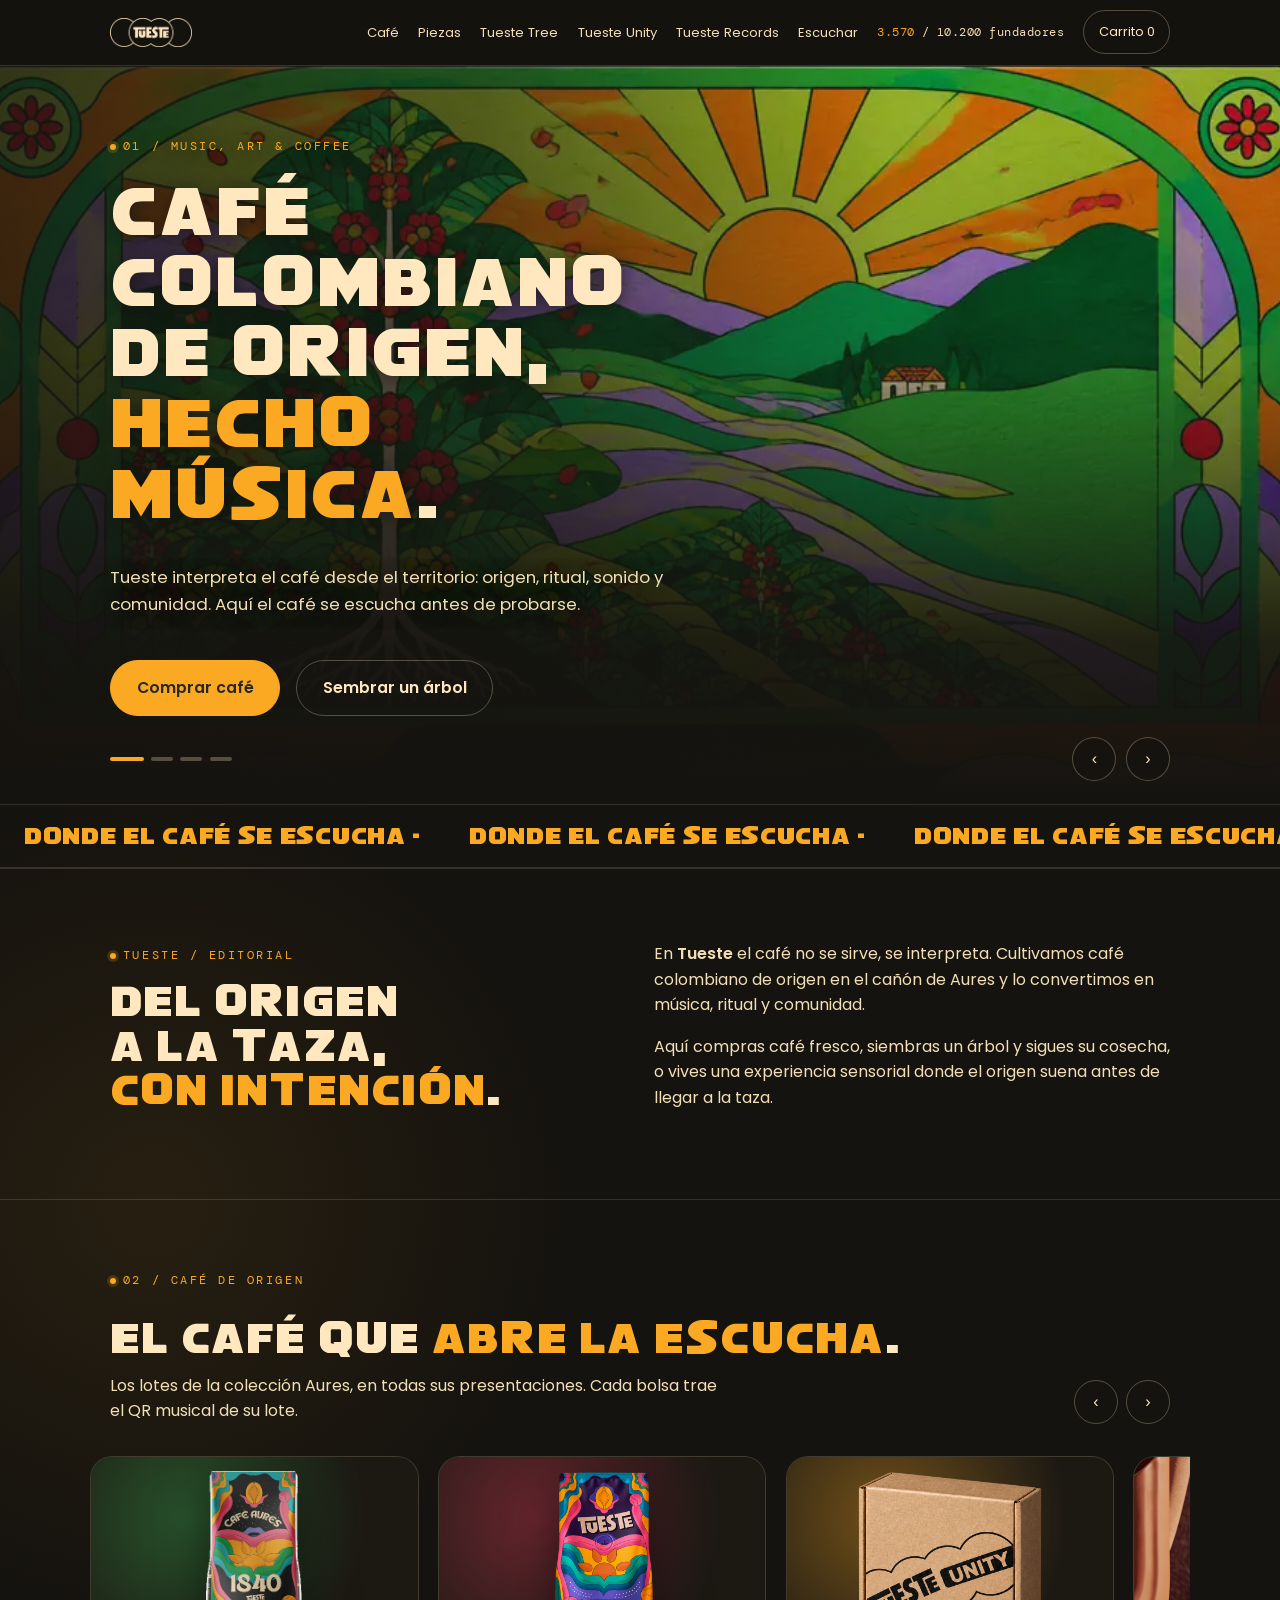
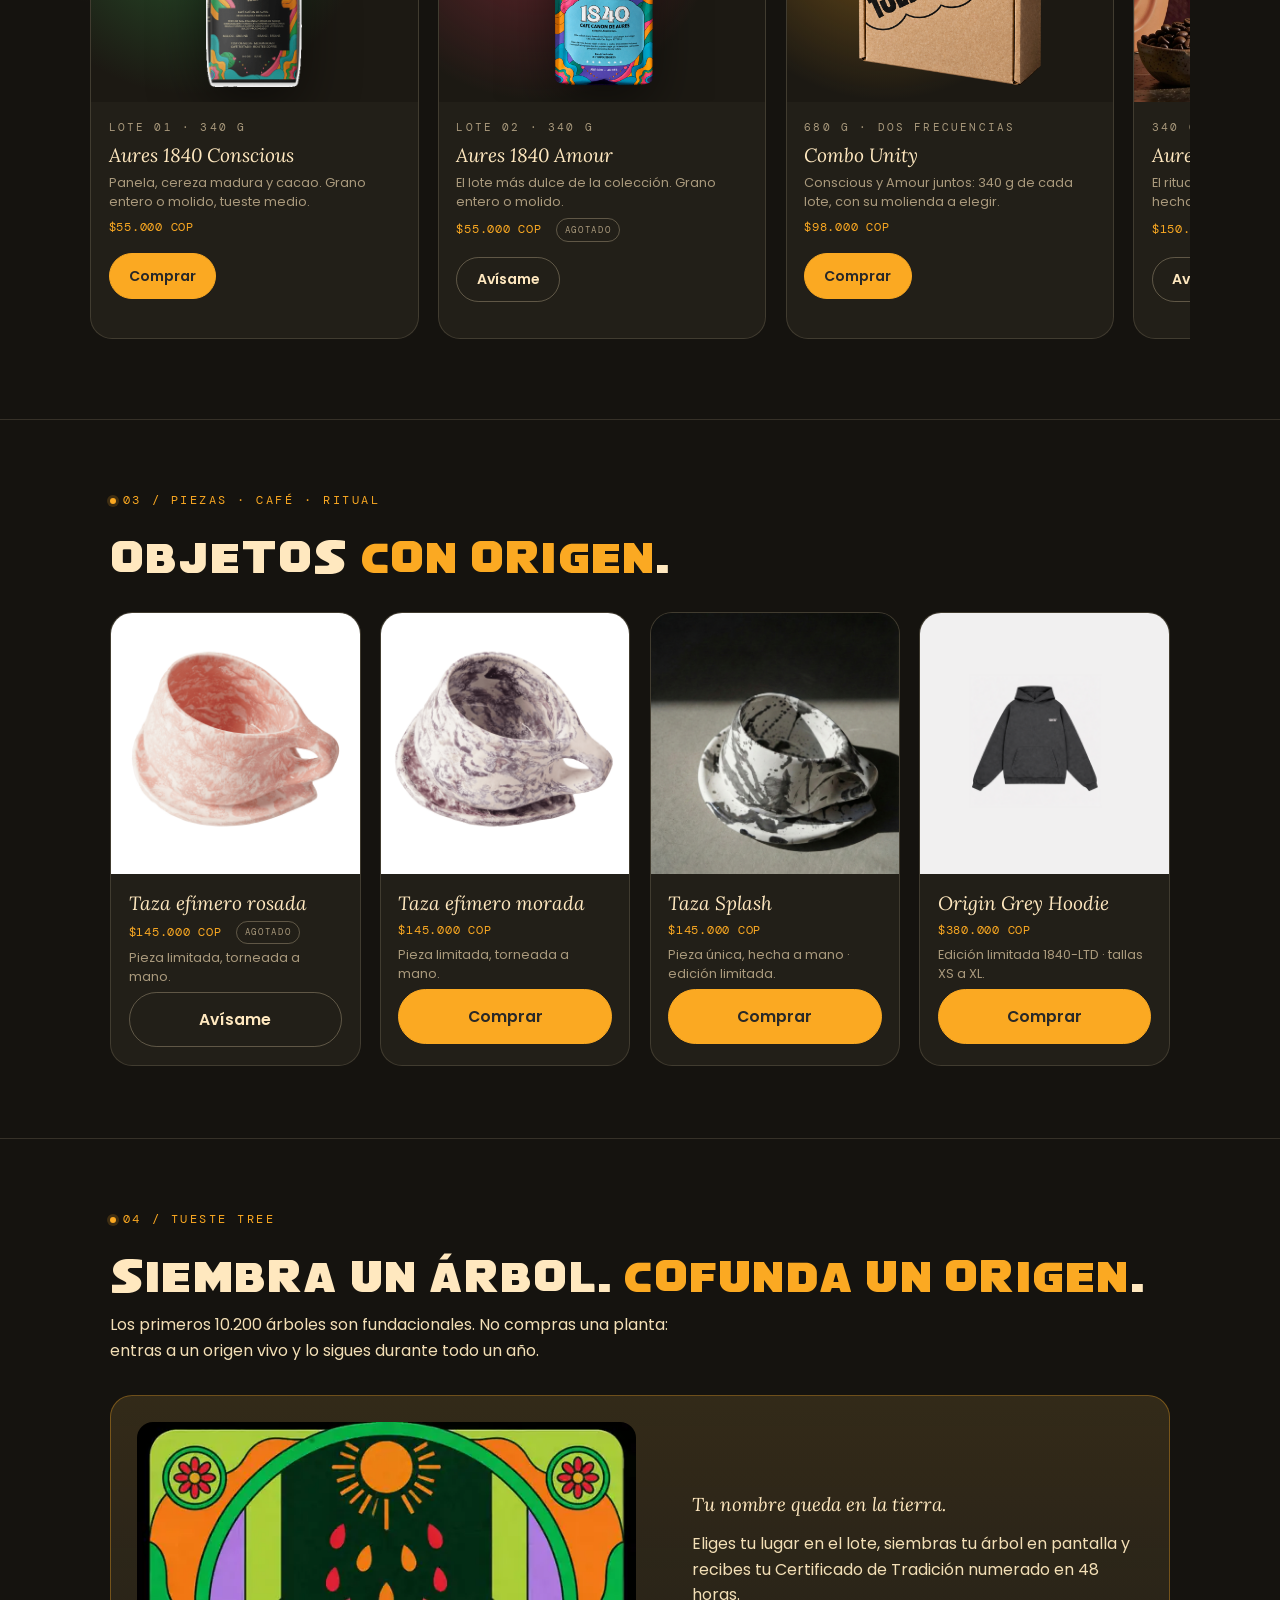
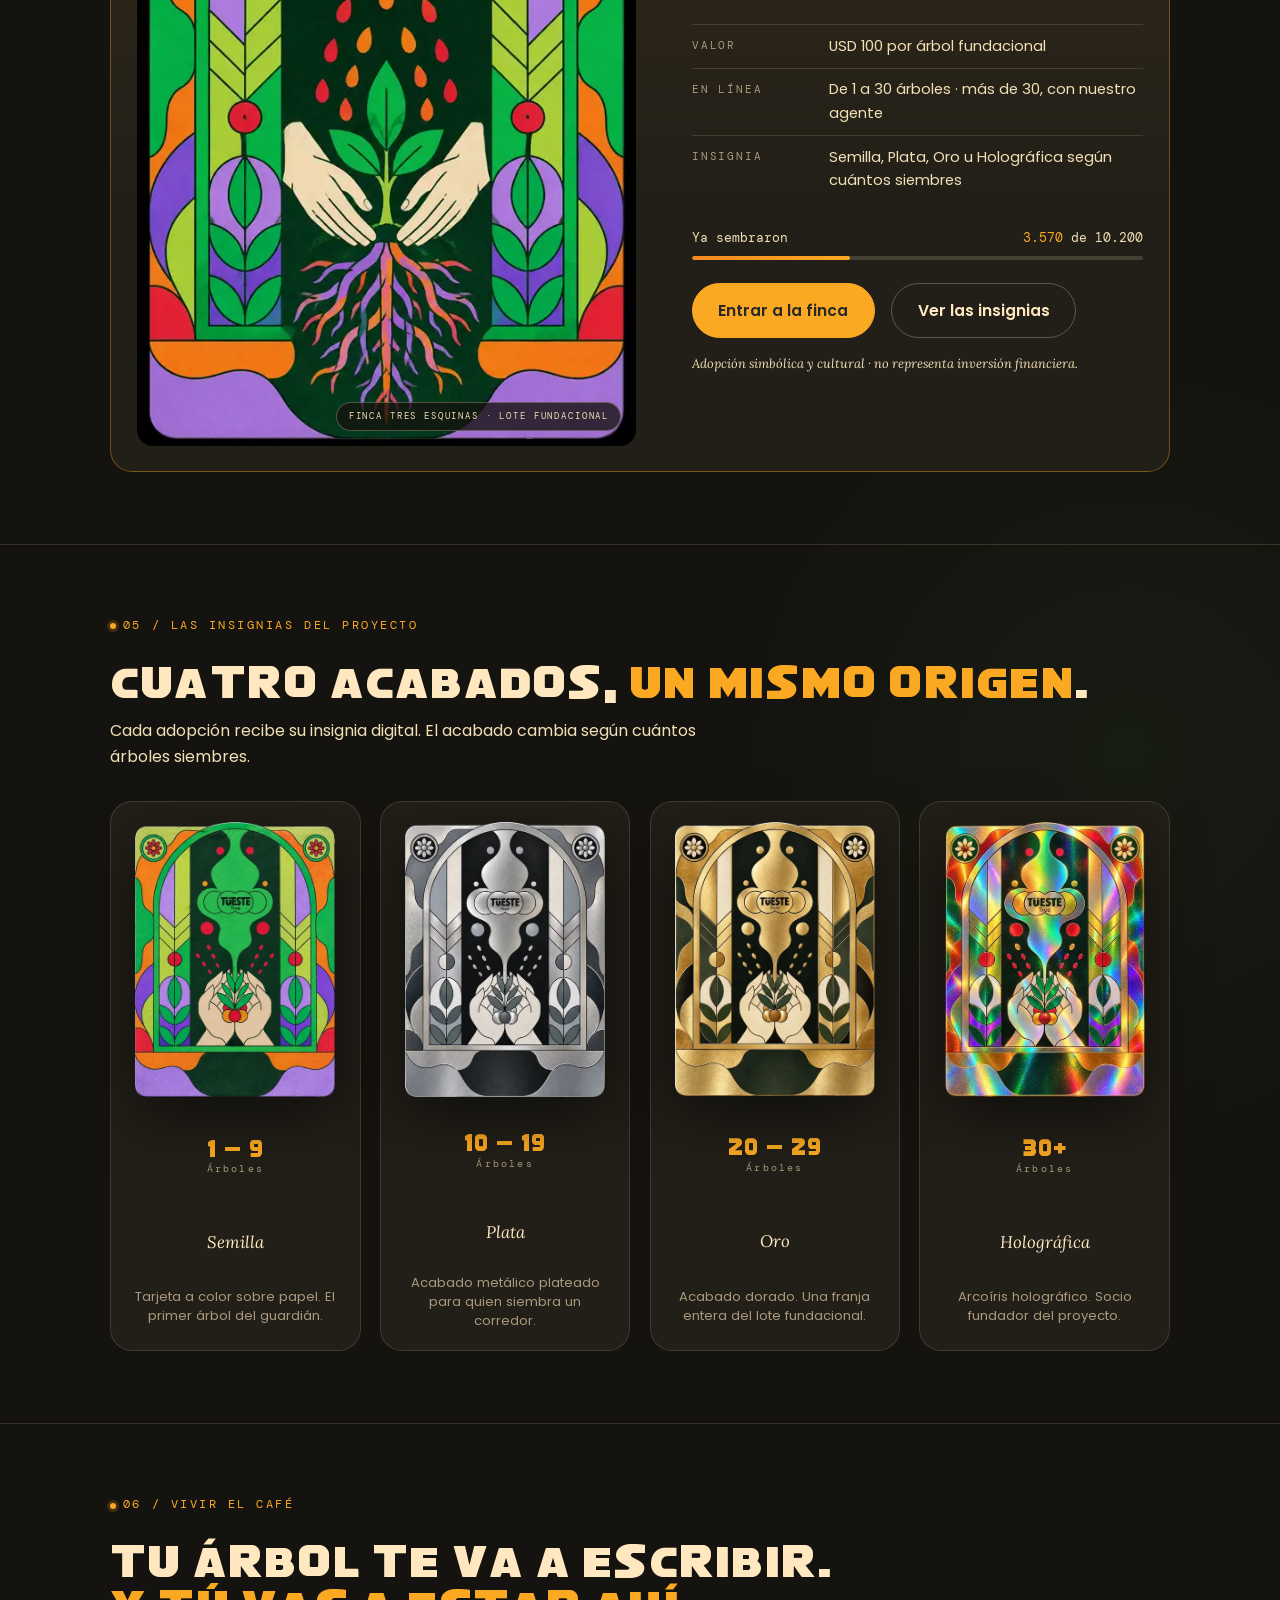
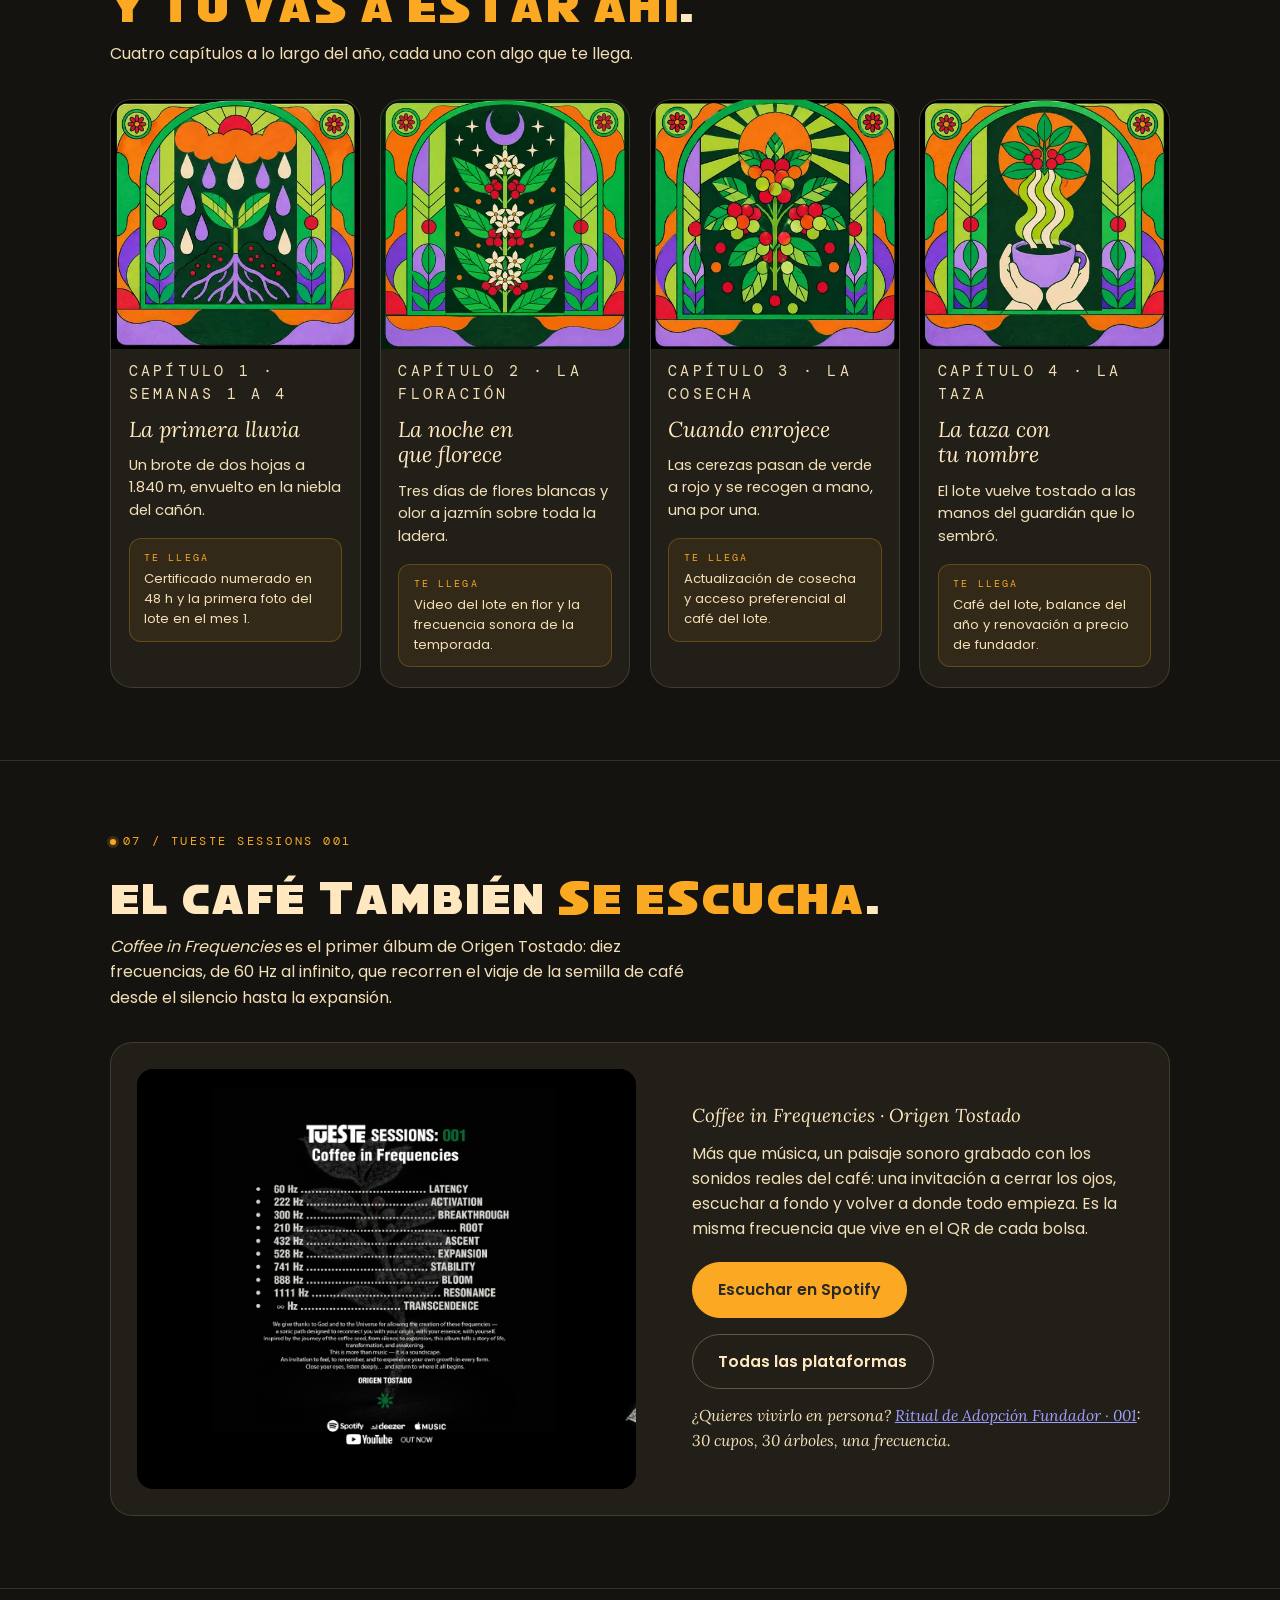
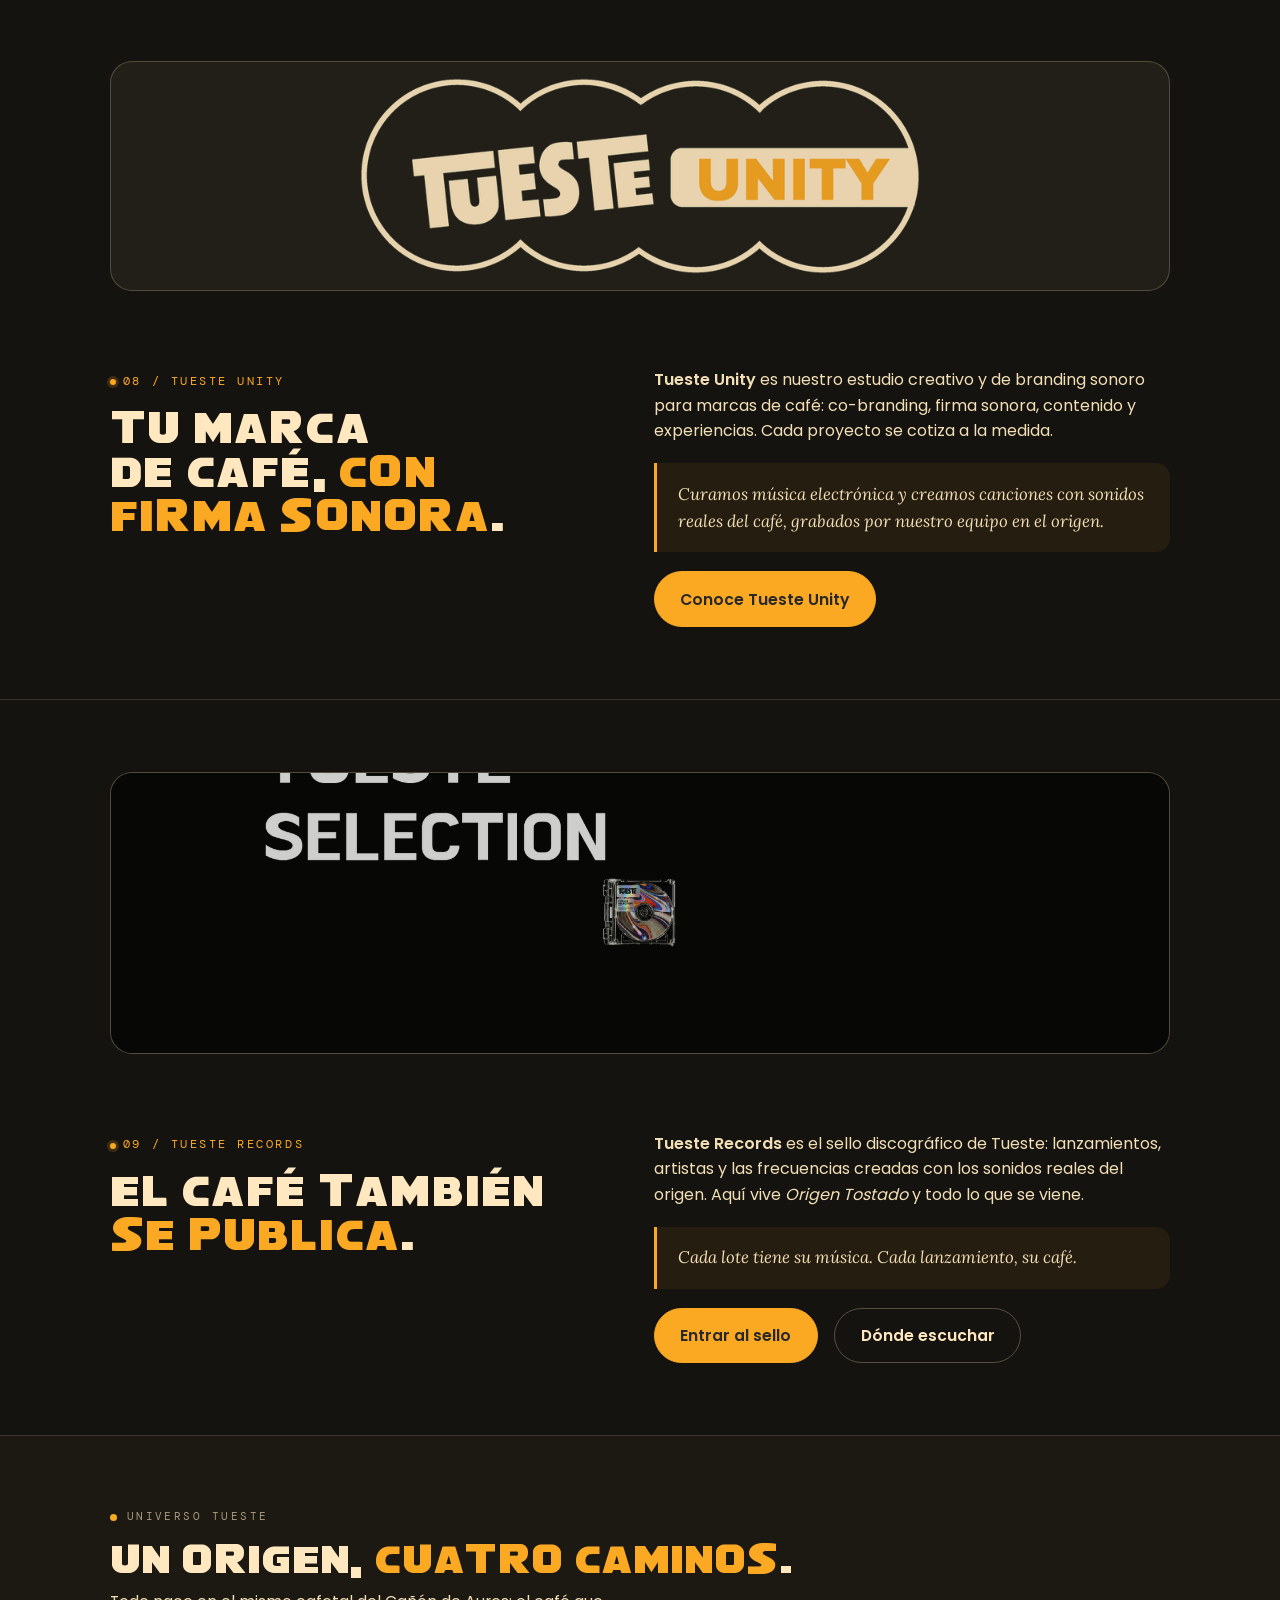
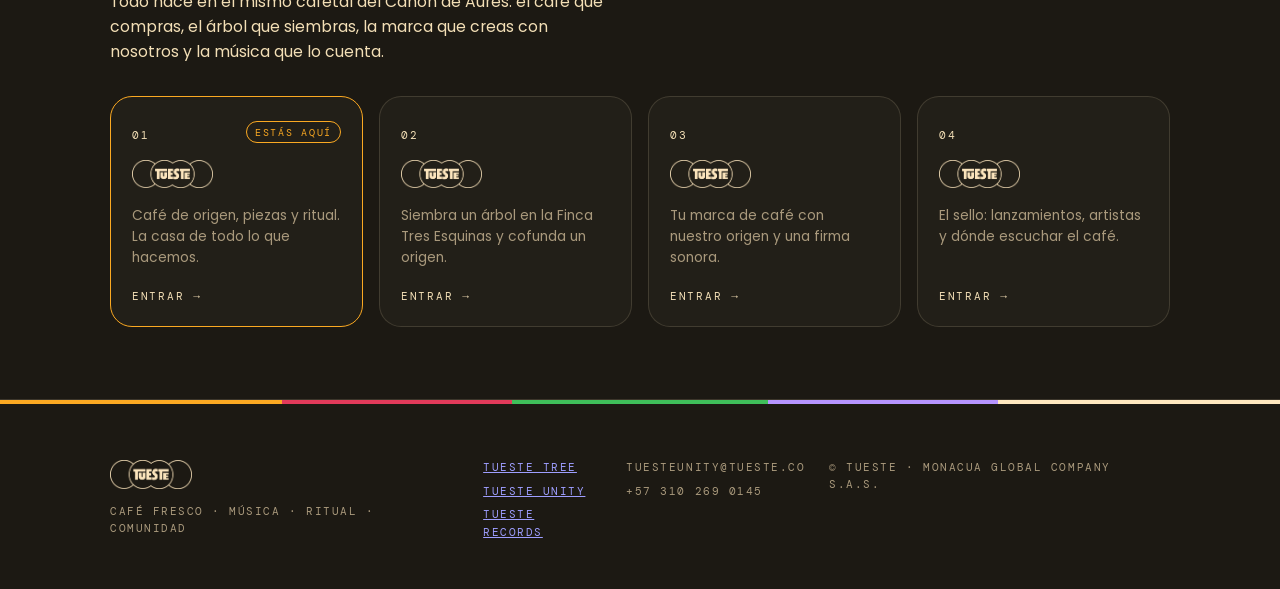
==== preview/tienda-editorial.html @ c6168f61 "Integra landing completa de Universo Tueste" ====
<!doctype html>
<html lang="es">
  <head>
    <meta charset="utf-8">
    <meta name="viewport" content="width=device-width, initial-scale=1, viewport-fit=cover">
    <meta name="description" content="Tueste · café colombiano de origen, música, ritual y comunidad.">
    <title>Tueste · Tienda editorial</title>
    <link rel="stylesheet" href="../assets/tienda-editorial.css">
    <style>
      @font-face{font-family:"Tueste Typeface";src:url("../assets/tueste-typeface.ttf") format("truetype");font-weight:700;font-display:swap}
      @font-face{font-family:"Poppins";src:url("../assets/poppins-regular.ttf") format("truetype");font-weight:400;font-display:swap}
      @font-face{font-family:"Poppins";src:url("../assets/poppins-semibold.ttf") format("truetype");font-weight:600;font-display:swap}
      @font-face{font-family:"Archivo Black";src:url("../assets/archivo-black.ttf") format("truetype");font-weight:900;font-display:swap}
      @font-face{font-family:"Lora";src:url("../assets/lora-italic.ttf") format("truetype");font-style:italic;font-weight:400 600;font-display:swap}
      @font-face{font-family:"DM Mono";src:url("../assets/dm-mono-regular.ttf") format("truetype");font-weight:400;font-display:swap}
      html{scroll-behavior:smooth}
      body{margin:0;background:#15130f;color:#ffe8bf;-webkit-font-smoothing:antialiased}
    </style>
  </head>
  <body class="te-preview">
    
<style id="tu-css">
/* ---- Universo Tueste · bloque de navegación común entre tienda, Tree, Unity y Records ---- */
.tu-universe{
  --tu-bg:#1C1913;--tu-surface:#221F18;--tu-line:rgba(255,232,191,.14);--tu-line2:rgba(255,232,191,.28);
  --tu-fg:#FFE8BF;--tu-fg2:#F3DFB6;--tu-muted:#A9997C;--tu-accent:#FBA922;--tu-radius:22px;
  --tu-disp:"Tueste Typeface","Archivo Black","Poppins",sans-serif;--tu-mono:"DM Mono",ui-monospace,monospace;--tu-sans:"Poppins",system-ui,sans-serif;
  --tu-max:1100px;--tu-gutter:20px;
  font-family:var(--tu-sans);color:var(--tu-fg);-webkit-font-smoothing:antialiased;box-sizing:border-box}
.tu-universe *{box-sizing:border-box}
.tu-universe[data-theme="records"]{
  --tu-bg:#0E0F11;--tu-surface:#141517;--tu-line:#26282C;--tu-line2:#34373D;--tu-fg:#ECE8E0;--tu-fg2:#ECE8E0;--tu-muted:#9A9B9F;--tu-accent:#C29A55;--tu-radius:0;--tu-max:1240px;--tu-gutter:clamp(16px,4vw,48px)}
.tu-wrap{width:min(var(--tu-max),100%);margin-inline:auto;padding-inline:var(--tu-gutter)}
.tu-universe{background:var(--tu-bg);border-top:1px solid var(--tu-line);padding-block:clamp(3rem,7vw,4.5rem)}
.tu-universe .tu-kicker{display:flex;align-items:center;gap:.6rem;font-family:var(--tu-mono);font-size:.7rem;letter-spacing:.22em;text-transform:uppercase;color:var(--tu-muted);margin:0 0 .8rem}
.tu-universe .tu-kicker::before{content:"";width:7px;height:7px;border-radius:50%;background:var(--tu-accent)}
.tu-universe h2{margin:0 0 .6rem;font-family:var(--tu-disp);font-weight:700;text-transform:uppercase;font-size:clamp(1.5rem,3.6vw,2.4rem);line-height:1.05;letter-spacing:.01em;color:var(--tu-fg)}
.tu-universe h2 em{font-style:normal;color:var(--tu-accent)}
.tu-universe .tu-intro{margin:0 0 2rem;color:var(--tu-fg2);max-width:56ch;font-size:.98rem;line-height:1.6}
.tu-universe .tu-grid{display:grid;grid-template-columns:repeat(4,1fr);gap:1rem}
.tu-universe .tu-card{display:flex;flex-direction:column;gap:.7rem;padding:1.4rem 1.3rem 1.3rem;background:var(--tu-surface);border:1px solid var(--tu-line);border-radius:var(--tu-radius);text-decoration:none;color:inherit;position:relative;transition:border-color .25s,transform .25s}
.tu-universe .tu-card:hover{border-color:var(--tu-line2);transform:translateY(-3px)}
.tu-universe .tu-card .tu-n{font-family:var(--tu-mono);font-size:.66rem;letter-spacing:.2em;color:var(--tu-muted);display:flex;justify-content:space-between;align-items:center;min-height:1.4rem}
.tu-universe .tu-card .tu-n b{font-weight:500;color:var(--tu-accent);font-size:.6rem;letter-spacing:.18em;text-transform:uppercase;border:1px solid var(--tu-accent);border-radius:999px;padding:.15rem .5rem;display:none}
.tu-universe .tu-card.is-here .tu-n b{display:inline-block}
.tu-universe .tu-card.is-here{border-color:var(--tu-accent)}
.tu-universe .tu-card .tu-logo{height:32px;display:flex;align-items:center;margin:.1rem 0 .2rem}
.tu-universe .tu-card .tu-logo img{height:28px;width:auto;max-width:100%;display:block;object-fit:contain}
.tu-universe .tu-card p{margin:0;color:var(--tu-muted);font-size:.86rem;line-height:1.55;flex:1}
.tu-universe .tu-card span{font-family:var(--tu-mono);font-size:.7rem;letter-spacing:.16em;text-transform:uppercase;color:var(--tu-fg2);margin-top:.5rem}
.tu-universe .tu-card:hover span{color:var(--tu-accent)}
@media (max-width:900px){.tu-universe .tu-grid{grid-template-columns:1fr 1fr}}
@media (max-width:480px){.tu-universe .tu-grid{grid-template-columns:1fr}.tu-universe .tu-card{padding:1.1rem 1.1rem 1rem}}
@media (prefers-reduced-motion:reduce){.tu-universe .tu-card{transition:none}}
</style>
<header class="te-preview__header">
      <div class="te-preview__wrap te-preview__header-inner">
        <a class="te-preview__brand" href="#inicio" aria-label="Tueste, inicio"><img class="te-preview__brand-logo" src="../assets/tueste-logo-glass.png" alt="Tueste" width="700" height="242"></a>
        <nav class="te-preview__nav" aria-label="Navegación principal">
          <a href="#cafe">Café</a>
          <a href="#piezas">Piezas</a>
          <a href="#tree">Tueste Tree</a>
          <a data-tu="unity" href="./tueste-unity-landing-offline.html">Tueste Unity</a>
          <a data-tu="records" href="./tueste-records-landing-offline.html">Tueste Records</a>
          <a href="#ritual">Escuchar</a>
          <span class="te-preview__bar-count"><b data-taken>3.570</b> / 10.200 fundadores</span>
          <button class="te-preview__cart-button" type="button" data-cart-open>Carrito 0</button>
        </nav>
      </div>
    </header>

    <main id="inicio">
      <!-- HERO · carrusel -->
      <section class="te-preview__hero" data-hero aria-roledescription="carrusel" aria-label="Tueste en portada">
        <article class="te-preview__slide is-active" data-slide aria-label="1 de 4 · Origen">
          <div class="te-preview__hero-bg" style="background-image:url('../assets/tueste-tree-hero-vitral.webp')" aria-hidden="true"></div>
          <div class="te-preview__wrap te-preview__hero-copy">
            <span class="te-preview__eyebrow">01 / Music, art &amp; coffee</span>
            <h1>Café colombiano de origen, <em>hecho música</em>.</h1>
            <p class="te-preview__lead">Tueste interpreta el café desde el territorio: origen, ritual, sonido y comunidad. Aquí el café se escucha antes de probarse.</p>
            <div class="te-preview__actions">
              <a class="te-preview__button" href="#cafe">Comprar café</a>
              <a class="te-preview__button te-preview__button--secondary" href="#tree">Sembrar un árbol</a>
            </div>
          </div>
        </article>

        <article class="te-preview__slide" data-slide aria-label="2 de 4 · Tueste Tree">
          <div class="te-preview__hero-bg" style="background-image:url('../assets/tueste-tree-siembra-vitral.webp');background-position:center 45%" aria-hidden="true"></div>
          <div class="te-preview__wrap te-preview__hero-copy">
            <span class="te-preview__eyebrow">02 / Tueste Tree</span>
            <h1>Siembra un árbol. <em>Cofunda un origen</em>.</h1>
            <p class="te-preview__lead">Los primeros 10.200 árboles son fundacionales. Eliges tu lugar en el lote, lo siembras y sigues su año completo.</p>
            <div class="te-preview__actions">
              <a class="te-preview__button" data-tu="tree" href="./tueste-tree-landing-offline.html">Entrar a la finca</a>
              <a class="te-preview__button te-preview__button--secondary" href="#insignias">Ver las insignias</a>
            </div>
            <div class="te-preview__founders">
              <div class="te-preview__founders-num"><span>Fundadores de Tueste Tree</span><span><b data-taken>3.570</b> de 10.200</span></div>
              <div class="te-preview__meter"><i data-meter style="width:0"></i></div>
            </div>
          </div>
        </article>

        <article class="te-preview__slide te-preview__slide--banner" data-slide aria-label="3 de 4 · Piezas limitadas">
          <div class="te-preview__hero-bg" style="background-image:url('../assets/banner_hodie.png');background-position:center 50%" aria-hidden="true"></div>
          <div class="te-preview__wrap te-preview__hero-copy">
            <span class="te-preview__eyebrow">03 / Piezas limitadas</span>
            <div class="te-preview__actions">
              <a class="te-preview__button" href="#cafe">Comprar el hoodie</a>
              <a class="te-preview__button te-preview__button--secondary" href="#piezas">Ver todas las piezas</a>
            </div>
          </div>
        </article>

        <article class="te-preview__slide te-preview__slide--banner" data-slide aria-label="4 de 4 · Tueste Selection">
          <div class="te-preview__hero-bg" style="background-image:url('../assets/banner_lanzamiento.png');background-position:center 50%" aria-hidden="true"></div>
          <div class="te-preview__wrap te-preview__hero-copy">
            <span class="te-preview__eyebrow">04 / Tueste Selection · Tueste Records</span>
            <div class="te-preview__actions">
              <a class="te-preview__button" data-tu="records" data-tu-hash="#lanzamientos" href="./tueste-records-landing-offline.html">Ver el lanzamiento</a>
              <a class="te-preview__button te-preview__button--secondary" data-tu="records" href="./tueste-records-landing-offline.html">Entrar al sello</a>
            </div>
          </div>
        </article>

        <div class="te-preview__hero-controls">
          <div class="te-preview__hero-dots" data-hero-dots role="tablist" aria-label="Diapositivas"></div>
          <button class="te-preview__hero-arrow" type="button" data-hero-prev aria-label="Anterior">‹</button>
          <button class="te-preview__hero-arrow" type="button" data-hero-next aria-label="Siguiente">›</button>
        </div>
      </section>

      <!-- MARQUEE -->
      <div class="te-preview__marquee" aria-label="Donde el café se escucha">
        <div class="te-preview__marquee-track">
          <span>Donde el café se escucha · </span>
          <span aria-hidden="true">Donde el café se escucha · </span>
          <span aria-hidden="true">Donde el café se escucha · </span>
          <span aria-hidden="true">Donde el café se escucha · </span>
        </div>
      </div>

      <!-- INTRO -->
      <section class="te-preview__section">
        <div class="te-preview__wrap te-preview__intro te-preview__reveal">
          <div>
            <span class="te-preview__eyebrow">Tueste / Editorial</span>
            <h2>Del origen a la taza, <em>con intención</em>.</h2>
          </div>
          <div>
            <p>En <strong>Tueste</strong> el café no se sirve, se interpreta. Cultivamos café colombiano de origen en el cañón de Aures y lo convertimos en música, ritual y comunidad.</p>
            <p>Aquí compras café fresco, siembras un árbol y sigues su cosecha, o vives una experiencia sensorial donde el origen suena antes de llegar a la taza.</p>
          </div>
        </div>
      </section>

      <!-- CAFÉ · carrusel de presentaciones -->
      <section class="te-preview__section" id="cafe">
        <div class="te-preview__wrap te-preview__reveal">
          <div class="te-preview__section-heading te-preview__heading-row">
            <div>
              <span class="te-preview__eyebrow">02 / Café de origen</span>
              <h2>El café que <em>abre la escucha</em>.</h2>
              <p>Los lotes de la colección Aures, en todas sus presentaciones. Cada bolsa trae el QR musical de su lote.</p>
            </div>
            <div class="te-preview__rail-nav">
              <button class="te-preview__arrow" type="button" data-rail-prev="cafes" aria-label="Anterior">‹</button>
              <button class="te-preview__arrow" type="button" data-rail-next="cafes" aria-label="Siguiente">›</button>
            </div>
          </div>

          <div class="te-preview__rail" data-rail="cafes" tabindex="0" aria-label="Presentaciones de café">
            <article class="te-preview__cafe">
              <div class="te-preview__cafe-art te-preview__cafe-art--leaf">
                <img src="../assets/aures-conscious.png" alt="Bolsa de Café Aures 1840 Conscious" loading="lazy">
              </div>
              <div class="te-preview__cafe-body">
                <span class="te-preview__meta">Lote 01 · 340 g</span>
                <h3>Aures 1840 Conscious</h3>
                <p class="te-preview__card-note">Panela, cereza madura y cacao. Grano entero o molido, tueste medio.</p>
                <p class="te-preview__card-price">$55.000 COP</p>
                <a class="te-preview__button" href="#cafe">Comprar</a>
              </div>
            </article>

            <article class="te-preview__cafe">
              <div class="te-preview__cafe-art te-preview__cafe-art--cherry">
                <img src="../assets/aures-amour.png" alt="Bolsa de Café Aures 1840 Amour" loading="lazy">
              </div>
              <div class="te-preview__cafe-body">
                <span class="te-preview__meta">Lote 02 · 340 g</span>
                <h3>Aures 1840 Amour</h3>
                <p class="te-preview__card-note">El lote más dulce de la colección. Grano entero o molido.</p>
                <p class="te-preview__card-price">$55.000 COP <b class="te-preview__chip">Agotado</b></p>
                <a class="te-preview__button te-preview__button--secondary" href="#cafe">Avísame</a>
              </div>
            </article>

            <article class="te-preview__cafe">
              <div class="te-preview__cafe-art te-preview__cafe-art--amber te-preview__cafe-art--clean">
                <img src="../assets/combo-unity.png" alt="Caja Tueste Unity con los dos lotes" loading="lazy">
              </div>
              <div class="te-preview__cafe-body">
                <span class="te-preview__meta">680 g · dos frecuencias</span>
                <h3>Combo Unity</h3>
                <p class="te-preview__card-note">Conscious y Amour juntos: 340 g de cada lote, con su molienda a elegir.</p>
                <p class="te-preview__card-price">$98.000 COP</p>
                <a class="te-preview__button" href="#cafe">Comprar</a>
              </div>
            </article>

            <article class="te-preview__cafe">
              <div class="te-preview__cafe-art te-preview__cafe-art--fill">
                <img src="../assets/combo-taza.jpg" alt="Combo Café Aures 1840 con taza Efímero" loading="lazy">
              </div>
              <div class="te-preview__cafe-body">
                <span class="te-preview__meta">340 g + taza artesanal</span>
                <h3>Aures 1840 + Taza Efímero</h3>
                <p class="te-preview__card-note">El ritual completo en casa: el lote y una taza hecha a mano por artesanos locales.</p>
                <p class="te-preview__card-price">$150.000 COP <b class="te-preview__chip">Agotado</b></p>
                <a class="te-preview__button te-preview__button--secondary" href="#cafe">Avísame</a>
              </div>
            </article>

            <article class="te-preview__cafe">
              <div class="te-preview__cafe-art te-preview__cafe-art--fill">
                <img src="../assets/combo-sonora.jpg" alt="Vinilo y fundas de Origen Tostado, la experiencia sonora del lote" loading="lazy">
              </div>
              <div class="te-preview__cafe-body">
                <span class="te-preview__meta">340 g + experiencia digital</span>
                <h3>Aures 1840 + Experiencia Sonora</h3>
                <p class="te-preview__card-note">El café que se bebe y se escucha: una frecuencia de Origen Tostado creada para el lote.</p>
                <p class="te-preview__card-price">$75.000 COP <b class="te-preview__chip">Agotado</b></p>
                <a class="te-preview__button te-preview__button--secondary" href="#cafe">Avísame</a>
              </div>
            </article>
          </div>
        </div>
      </section>

      <!-- PIEZAS -->
      <section class="te-preview__section" id="piezas">
        <div class="te-preview__wrap te-preview__reveal">
          <div class="te-preview__section-heading">
            <span class="te-preview__eyebrow">03 / Piezas · Café · Ritual</span>
            <h2>Objetos <em>con origen</em>.</h2>
          </div>
          <div class="te-preview__cards">
            <article class="te-preview__card"><div class="te-preview__card-image"><img src="../assets/taza-rosada.png" alt="Taza efímero rosada" loading="lazy"></div><div class="te-preview__card-body"><h3>Taza efímero rosada</h3><p class="te-preview__card-price">$145.000 COP <b class="te-preview__chip">Agotado</b></p><p class="te-preview__card-note">Pieza limitada, torneada a mano.</p><a class="te-preview__button te-preview__button--secondary" href="#cafe">Avísame</a></div></article>
            <article class="te-preview__card"><div class="te-preview__card-image"><img src="../assets/taza-morada.png" alt="Taza efímero morada" loading="lazy"></div><div class="te-preview__card-body"><h3>Taza efímero morada</h3><p class="te-preview__card-price">$145.000 COP</p><p class="te-preview__card-note">Pieza limitada, torneada a mano.</p><a class="te-preview__button" href="#cafe">Comprar</a></div></article>
            <article class="te-preview__card"><div class="te-preview__card-image"><img src="../assets/taza-splash.png" alt="Taza Splash" loading="lazy"></div><div class="te-preview__card-body"><h3>Taza Splash</h3><p class="te-preview__card-price">$145.000 COP</p><p class="te-preview__card-note">Pieza única, hecha a mano · edición limitada.</p><a class="te-preview__button" href="#cafe">Comprar</a></div></article>
            <article class="te-preview__card"><div class="te-preview__card-image"><img src="../assets/hoodie.png" alt="Origin Grey Hoodie" loading="lazy"></div><div class="te-preview__card-body"><h3>Origin Grey Hoodie</h3><p class="te-preview__card-price">$380.000 COP</p><p class="te-preview__card-note">Edición limitada 1840-LTD · tallas XS a XL.</p><a class="te-preview__button" href="#cafe">Comprar</a></div></article>
          </div>
        </div>
      </section>

      <!-- TUESTE TREE -->
      <section class="te-preview__section" id="tree">
        <div class="te-preview__wrap te-preview__reveal">
          <div class="te-preview__section-heading">
            <span class="te-preview__eyebrow">04 / Tueste Tree</span>
            <h2>Siembra un árbol. <em>Cofunda un origen</em>.</h2>
            <p>Los primeros 10.200 árboles son fundacionales. No compras una planta: entras a un origen vivo y lo sigues durante todo un año.</p>
          </div>
          <div class="te-preview__tree-shell">
            <div class="te-preview__tree-media">
              <img src="../assets/tueste-tree-siembra-vitral.webp" alt="Manos sembrando una plántula de café bajo la lluvia" loading="lazy">
              <span>Finca Tres Esquinas · Lote fundacional</span>
            </div>
            <div class="te-preview__tree-copy">
              <h3>Tu nombre queda en la tierra.</h3>
              <p>Eliges tu lugar en el lote, siembras tu árbol en pantalla y recibes tu Certificado de Tradición numerado en 48 horas.</p>
              <ul class="te-preview__facts">
                <li><span>Valor</span><span>USD 100 por árbol fundacional</span></li>
                <li><span>En línea</span><span>De 1 a 30 árboles · más de 30, con nuestro agente</span></li>
                <li><span>Insignia</span><span>Semilla, Plata, Oro u Holográfica según cuántos siembres</span></li>
              </ul>
              <div class="te-preview__founders">
                <div class="te-preview__founders-num"><span>Ya sembraron</span><span><b data-taken>3.570</b> de 10.200</span></div>
                <div class="te-preview__meter"><i data-meter style="width:0"></i></div>
              </div>
              <div class="te-preview__actions">
                <a class="te-preview__button" data-tu="tree" href="./tueste-tree-landing-offline.html">Entrar a la finca</a>
                <a class="te-preview__button te-preview__button--secondary" href="#insignias">Ver las insignias</a>
              </div>
              <p class="te-preview__disclaimer">Adopción simbólica y cultural · no representa inversión financiera.</p>
            </div>
          </div>
        </div>
      </section>

      <!-- INSIGNIAS -->
      <section class="te-preview__section" id="insignias">
        <div class="te-preview__wrap te-preview__reveal">
          <div class="te-preview__section-heading">
            <span class="te-preview__eyebrow">05 / Las insignias del proyecto</span>
            <h2>Cuatro acabados, <em>un mismo origen</em>.</h2>
            <p>Cada adopción recibe su insignia digital. El acabado cambia según cuántos árboles siembres.</p>
          </div>
          <div class="te-preview__badges">
            <article class="te-preview__badge">
              <img src="../assets/tueste-tree-insignia-1-semilla.webp" alt="Insignia Semilla" loading="lazy">
              <p class="te-preview__badge-q">1 – 9<small>Árboles</small></p>
              <p class="te-preview__badge-name">Semilla</p>
              <p class="te-preview__badge-desc">Tarjeta a color sobre papel. El primer árbol del guardián.</p>
            </article>
            <article class="te-preview__badge">
              <img src="../assets/tueste-tree-insignia-10-plata.webp" alt="Insignia Plata" loading="lazy">
              <p class="te-preview__badge-q">10 – 19<small>Árboles</small></p>
              <p class="te-preview__badge-name">Plata</p>
              <p class="te-preview__badge-desc">Acabado metálico plateado para quien siembra un corredor.</p>
            </article>
            <article class="te-preview__badge">
              <img src="../assets/tueste-tree-insignia-20-oro.webp" alt="Insignia Oro" loading="lazy">
              <p class="te-preview__badge-q">20 – 29<small>Árboles</small></p>
              <p class="te-preview__badge-name">Oro</p>
              <p class="te-preview__badge-desc">Acabado dorado. Una franja entera del lote fundacional.</p>
            </article>
            <article class="te-preview__badge">
              <img src="../assets/tueste-tree-insignia-30-holografica.webp" alt="Insignia Holográfica" loading="lazy">
              <p class="te-preview__badge-q">30+<small>Árboles</small></p>
              <p class="te-preview__badge-name">Holográfica</p>
              <p class="te-preview__badge-desc">Arcoíris holográfico. Socio fundador del proyecto.</p>
            </article>
          </div>
        </div>
      </section>

      <!-- VIVIR EL CAFÉ -->
      <section class="te-preview__section" id="vivir">
        <div class="te-preview__wrap te-preview__reveal">
          <div class="te-preview__section-heading">
            <span class="te-preview__eyebrow">06 / Vivir el café</span>
            <h2>Tu árbol te va a escribir. <em>Y tú vas a estar ahí</em>.</h2>
            <p>Cuatro capítulos a lo largo del año, cada uno con algo que te llega.</p>
          </div>
          <div class="te-preview__chapters">
            <article class="te-preview__chapter">
              <div class="te-preview__chapter-art"><img src="../assets/tueste-tree-cap1-lluvia.webp" alt="La primera lluvia" loading="lazy"></div>
              <p class="te-preview__chapter-n">Capítulo 1 · Semanas 1 a 4</p>
              <h3>La primera lluvia</h3>
              <p>Un brote de dos hojas a 1.840 m, envuelto en la niebla del cañón.</p>
              <div class="te-preview__chapter-get"><span>Te llega</span>Certificado numerado en 48 h y la primera foto del lote en el mes 1.</div>
            </article>
            <article class="te-preview__chapter">
              <div class="te-preview__chapter-art"><img src="../assets/tueste-tree-cap2-flor.webp" alt="La noche en que florece" loading="lazy"></div>
              <p class="te-preview__chapter-n">Capítulo 2 · La floración</p>
              <h3>La noche en que florece</h3>
              <p>Tres días de flores blancas y olor a jazmín sobre toda la ladera.</p>
              <div class="te-preview__chapter-get"><span>Te llega</span>Video del lote en flor y la frecuencia sonora de la temporada.</div>
            </article>
            <article class="te-preview__chapter">
              <div class="te-preview__chapter-art"><img src="../assets/tueste-tree-cap3-cosecha.webp" alt="Cuando enrojece" loading="lazy"></div>
              <p class="te-preview__chapter-n">Capítulo 3 · La cosecha</p>
              <h3>Cuando enrojece</h3>
              <p>Las cerezas pasan de verde a rojo y se recogen a mano, una por una.</p>
              <div class="te-preview__chapter-get"><span>Te llega</span>Actualización de cosecha y acceso preferencial al café del lote.</div>
            </article>
            <article class="te-preview__chapter">
              <div class="te-preview__chapter-art"><img src="../assets/tueste-tree-cap4-taza.webp" alt="La taza con tu nombre" loading="lazy"></div>
              <p class="te-preview__chapter-n">Capítulo 4 · La taza</p>
              <h3>La taza con tu nombre</h3>
              <p>El lote vuelve tostado a las manos del guardián que lo sembró.</p>
              <div class="te-preview__chapter-get"><span>Te llega</span>Café del lote, balance del año y renovación a precio de fundador.</div>
            </article>
          </div>
        </div>
      </section>

      <!-- RITUAL -->
      <section class="te-preview__section" id="ritual">
        <div class="te-preview__wrap te-preview__reveal">
          <div class="te-preview__section-heading">
            <span class="te-preview__eyebrow">07 / Tueste Sessions 001</span>
            <h2>El café también <em>se escucha</em>.</h2>
            <p><em>Coffee in Frequencies</em> es el primer álbum de Origen Tostado: diez frecuencias, de 60 Hz al infinito, que recorren el viaje de la semilla de café desde el silencio hasta la expansión.</p>
          </div>
          <div class="te-preview__panel">
            <div class="te-preview__panel-image"><a href="https://open.spotify.com/album/3QORX6JtWw22nwDNMy9jLp" target="_blank" rel="noopener"><img src="../assets/banner_2.png" alt="Tueste Sessions 001 · Coffee in Frequencies, álbum de Origen Tostado" loading="lazy"></a></div>
            <div>
              <h3>Coffee in Frequencies · Origen Tostado</h3>
              <p>Más que música, un paisaje sonoro grabado con los sonidos reales del café: una invitación a cerrar los ojos, escuchar a fondo y volver a donde todo empieza. Es la misma frecuencia que vive en el QR de cada bolsa.</p>
              <div class="te-preview__actions">
                <a class="te-preview__button" href="https://open.spotify.com/album/3QORX6JtWw22nwDNMy9jLp" target="_blank" rel="noopener">Escuchar en Spotify</a>
                <a class="te-preview__button te-preview__button--secondary" data-tu="records" data-tu-hash="#plataformas" href="./tueste-records-landing-offline.html">Todas las plataformas</a>
              </div>
              <p class="te-preview__disclaimer">¿Quieres vivirlo en persona? <a href="#cafe">Ritual de Adopción Fundador · 001</a>: 30 cupos, 30 árboles, una frecuencia.</p>
            </div>
          </div>
        </div>
      </section>

      <!-- UNITY -->
      <section class="te-preview__section" id="unity">
        <div class="te-preview__wrap te-preview__unity te-preview__reveal">
          <div class="te-preview__unity-art" aria-hidden="true">
            <img src="../assets/tueste-unity-logo.png" alt="" loading="lazy" width="700" height="242">
          </div>
          <div>
            <span class="te-preview__eyebrow">08 / Tueste Unity</span>
            <h2>Tu marca de café, <em>con firma sonora</em>.</h2>
          </div>
          <div>
            <p><strong>Tueste Unity</strong> es nuestro estudio creativo y de branding sonoro para marcas de café: co-branding, firma sonora, contenido y experiencias. Cada proyecto se cotiza a la medida.</p>
            <p class="te-preview__quote">Curamos música electrónica y creamos canciones con sonidos reales del café, grabados por nuestro equipo en el origen.</p>
            <div class="te-preview__actions">
              <a class="te-preview__button" data-tu="unity" href="./tueste-unity-landing-offline.html">Conoce Tueste Unity</a>
            </div>
          </div>
        </div>
      </section>
      <!-- RECORDS -->
      <section class="te-preview__section" id="records">
        <div class="te-preview__wrap te-preview__unity te-preview__reveal">
          <div class="te-preview__unity-art te-preview__records-art" aria-hidden="true">
            <img src="../assets/banner_lanzamiento.png" alt="" loading="lazy" width="1800" height="1013">
          </div>
          <div>
            <span class="te-preview__eyebrow">09 / Tueste Records</span>
            <h2>El café también <em>se publica</em>.</h2>
          </div>
          <div>
            <p><strong>Tueste Records</strong> es el sello discográfico de Tueste: lanzamientos, artistas y las frecuencias creadas con los sonidos reales del origen. Aquí vive <em>Origen Tostado</em> y todo lo que se viene.</p>
            <p class="te-preview__quote">Cada lote tiene su música. Cada lanzamiento, su café.</p>
            <div class="te-preview__actions">
              <a class="te-preview__button" data-tu="records" href="./tueste-records-landing-offline.html">Entrar al sello</a>
              <a class="te-preview__button te-preview__button--secondary" data-tu="records" data-tu-hash="#plataformas" href="./tueste-records-landing-offline.html">Dónde escuchar</a>
            </div>
          </div>
        </div>
      </section>
    </main>

    <section class="tu-universe" data-tu-here="tienda" data-theme="tueste" aria-label="Universo Tueste"><div class="tu-wrap"><p class="tu-kicker">Universo Tueste</p><h2>Un origen, <em>cuatro caminos</em>.</h2><p class="tu-intro">Todo nace en el mismo cafetal del Cañón de Aures: el café que compras, el árbol que siembras, la marca que creas con nosotros y la música que lo cuenta.</p><div class="tu-grid"><a class="tu-card" data-tu="tienda" href="#inicio" target="_top" aria-label="Tienda tueste.co"><div class="tu-n"><span>01</span><b>Estás aquí</b></div><div class="tu-logo"><img class="tu-logo-tienda" src="../assets/tueste-logo-glass.png" alt="Tueste"></div><p>Café de origen, piezas y ritual. La casa de todo lo que hacemos.</p><span>Entrar →</span></a><a class="tu-card" data-tu="tree" href="./tueste-tree-landing-offline.html" target="_top" aria-label="Tueste Tree"><div class="tu-n"><span>02</span><b>Estás aquí</b></div><div class="tu-logo"><img class="tu-logo-tree" src="../assets/tueste-logo-glass.png" alt="Tueste Tree"></div><p>Siembra un árbol en la Finca Tres Esquinas y cofunda un origen.</p><span>Entrar →</span></a><a class="tu-card" data-tu="unity" href="./tueste-unity-landing-offline.html" target="_top" aria-label="Tueste Unity"><div class="tu-n"><span>03</span><b>Estás aquí</b></div><div class="tu-logo"><img class="tu-logo-unity" src="../assets/tueste-logo-glass.png" alt="Tueste Unity"></div><p>Tu marca de café con nuestro origen y una firma sonora.</p><span>Entrar →</span></a><a class="tu-card" data-tu="records" href="./tueste-records-landing-offline.html" target="_top" aria-label="Tueste Records"><div class="tu-n"><span>04</span><b>Estás aquí</b></div><div class="tu-logo"><img class="tu-logo-records" src="../assets/tueste-logo-glass.png" alt="Tueste Records"></div><p>El sello: lanzamientos, artistas y dónde escuchar el café.</p><span>Entrar →</span></a></div></div></section>
<footer class="te-preview__footer" id="footer">
      <div class="te-preview__rainbow" aria-hidden="true"></div>
      <div class="te-preview__wrap te-preview__footer-inner">
        <div><a class="te-preview__brand" href="#inicio" aria-label="Tueste, inicio"><img class="te-preview__brand-logo" src="../assets/tueste-logo-glass.png" alt="Tueste" width="700" height="242"></a><p>Café fresco · música · ritual · comunidad</p></div>
        <div><p><a data-tu="tree" href="./tueste-tree-landing-offline.html">Tueste Tree</a></p><p><a data-tu="unity" href="./tueste-unity-landing-offline.html">Tueste Unity</a></p><p><a data-tu="records" href="./tueste-records-landing-offline.html">Tueste Records</a></p></div>
        <div><p>tuesteunity@tueste.co</p><p>+57 310 269 0145</p></div>
        <div><p>© Tueste · Monacua Global Company S.A.S.</p></div>
      </div>
    </footer>

    <aside class="te-preview__cart-drawer" data-cart-drawer aria-label="Carrito" aria-hidden="true">
      <h2>Tu carrito</h2>
      <p>El carrito visual está conectado como referencia local. No ejecuta compras ni modifica Shopify.</p>
      <p class="te-preview__meta">0 productos</p>
      <button class="te-preview__button te-preview__button--secondary" type="button" data-cart-close>Cerrar</button>
    </aside>
    <script src="./tienda-editorial.js" defer></script>
  
<script id="tu-js">
/* ---- Universo Tueste · enlaces entre páginas ----
   Para producción, reemplazar por las rutas reales, por ejemplo:
   window.TUESTE_LINKS = {"tienda":"#inicio","tree":"./tueste-tree-landing-offline.html","unity":"./tueste-unity-landing-offline.html#unity","records":"./tueste-records-landing-offline.html#records"}; */
window.TUESTE_LINKS = {"tienda":"#inicio","tree":"./tueste-tree-landing-offline.html","unity":"./tueste-unity-landing-offline.html","records":"./tueste-records-landing-offline.html"};
(function(){
  var L = window.TUESTE_LINKS || {};
  var strip = document.querySelector('.tu-universe');
  var here = strip ? strip.getAttribute('data-tu-here') : '';
  var nodes = document.querySelectorAll('[data-tu]');
  for (var i = 0; i < nodes.length; i++) {
    var a = nodes[i], k = a.getAttribute('data-tu');
    if (L[k]) a.setAttribute('href', L[k] + (a.getAttribute('data-tu-hash') || ''));
    if (/^https?:\/\//.test(a.getAttribute('href') || '')) a.setAttribute('target', '_top');
    if (k === here) { a.classList.add('is-here'); a.setAttribute('aria-current', 'page'); }
  }
})();
</script>

</body>
</html>
---- assets/tienda-editorial.css ----
/* ==========================================================================
   Tueste · Tienda editorial
   Línea gráfica alineada con la landing Tueste Tree (v6 · vitral).
   - Titulares en Tueste Typeface (mayúsculas), acento en ámbar.
   - Lora itálica reservada para la voz emocional.
   - DM Mono para kickers, contadores y etiquetas.
   - Superficies planas sobre fondo tostado (sin vidrio esmerilado).
   ========================================================================== */

:root {
  /* Fondo y superficies */
  --te-bg: #15130f;
  --te-bg-2: #1c1913;
  --te-surface: #221f18;
  --te-surface-2: #2b251d;
  --te-line: rgba(255, 232, 191, 0.14);
  --te-line-2: rgba(255, 232, 191, 0.28);

  /* Tinta */
  --te-cream: #ffe8bf;
  --te-cream-2: #f3dfb6;
  --te-muted: #a9997c;
  --te-ink: #282828;

  /* Paleta vitral */
  --te-amber: #fba922;
  --te-ember: #f58a1f;
  --te-leaf: #3fbf5a;
  --te-leaf-2: #8dd64b;
  --te-cherry: #e23a5a;
  --te-lilac: #b694ff;

  /* Tipografía */
  --te-display: "Tueste Typeface", "Archivo Black", "Poppins", sans-serif;
  --te-serif: "Lora", Georgia, serif;
  --te-body: "Poppins", system-ui, sans-serif;
  --te-mono: "DM Mono", ui-monospace, SFMono-Regular, Menlo, monospace;

  /* Forma */
  --te-radius: 22px;
  --te-radius-sm: 14px;
  --te-shadow: 0 30px 70px rgba(0, 0, 0, 0.45);

  /* Compatibilidad con nombres previos */
  --te-amber-soft: var(--te-amber);
  --te-line-strong: var(--te-line-2);
  --te-title: var(--te-cream);

  color-scheme: dark;
}

/* ==========================================================================
   1 · Plantilla Shopify (page.tienda-editorial)
   ========================================================================== */

body.template-tienda-editorial {
  background: var(--te-bg);
  color: var(--te-cream);
  font-family: var(--te-body);
  --color-base-text: 255 232 191;
  --color-base-background: 21 19 15;
  --color-base-button: 251 169 34;
  --color-base-button-text: 40 40 40;
  --color-background: var(--te-bg);
  --color-foreground: var(--te-cream);
  --font-heading-family: var(--te-display);
  --font-body-family: var(--te-body);
  --font-navigation-family: var(--te-body);
  --font-button-family: var(--te-body);
  overflow-x: hidden;
}

body.template-tienda-editorial .page-container,
body.template-tienda-editorial .main-content {
  background:
    radial-gradient(circle at 12% 14%, rgba(251, 169, 34, 0.08), transparent 26rem),
    radial-gradient(circle at 88% 46%, rgba(63, 191, 90, 0.05), transparent 24rem),
    radial-gradient(circle at 50% 96%, rgba(182, 148, 255, 0.04), transparent 22rem),
    var(--te-bg);
}

/* Barra superior: el único elemento con desenfoque, igual que en la landing. */
body.template-tienda-editorial :is(.announcement-bar, .header) {
  background: rgba(21, 19, 15, 0.72) !important;
  color: var(--te-cream) !important;
  border-color: var(--te-line) !important;
  -webkit-backdrop-filter: blur(14px);
  backdrop-filter: blur(14px);
  box-shadow: none;
}

body.template-tienda-editorial .announcement-bar {
  font-family: var(--te-mono);
  letter-spacing: 0.22em;
  text-transform: uppercase;
  font-size: 0.62rem;
  line-height: 1.4;
}

body.template-tienda-editorial .header :is(a, button, summary),
body.template-tienda-editorial .header .menu__item {
  color: var(--te-cream) !important;
  font-family: var(--te-body);
}

/* Titulares: Tueste Typeface en mayúsculas. */
body.template-tienda-editorial :is(h1, h2, .heading, .title) {
  color: var(--te-cream);
  font-family: var(--te-display);
  font-style: normal;
  font-weight: 700;
  text-transform: uppercase;
  letter-spacing: 0.03em;
  line-height: 1.06;
  text-wrap: balance;
  text-shadow: none;
}

body.template-tienda-editorial :is(h1, h2) :is(em, strong, b) {
  color: var(--te-amber);
  font-style: normal;
  font-weight: 700;
}

/* Subtítulos y nombres de pieza: voz emocional en Lora itálica. */
body.template-tienda-editorial :is(h3, h4) {
  color: var(--te-cream);
  font-family: var(--te-serif);
  font-style: italic;
  font-weight: 500;
  letter-spacing: 0;
  line-height: 1.2;
  text-transform: none;
}

body.template-tienda-editorial :is(.section, .page-width) {
  --color-background: var(--te-bg);
  --color-foreground: var(--te-cream);
}

body.template-tienda-editorial .section--rounded,
body.template-tienda-editorial .rounded,
body.template-tienda-editorial .card,
body.template-tienda-editorial .product-card,
body.template-tienda-editorial .product__media,
body.template-tienda-editorial .banner,
body.template-tienda-editorial .tueste-editorial-tree__shell {
  border-radius: var(--te-radius);
}

body.template-tienda-editorial .banner,
body.template-tienda-editorial .slideshow,
body.template-tienda-editorial .featured-product,
body.template-tienda-editorial .featured-collections,
body.template-tienda-editorial .image-with-text,
body.template-tienda-editorial .rich-text,
body.template-tienda-editorial .scrolling-text,
body.template-tienda-editorial .tueste-editorial-tree,
body.template-tienda-editorial .footer {
  color: var(--te-cream);
}

body.template-tienda-editorial .banner__overlay {
  background:
    linear-gradient(90deg, rgba(21, 19, 15, 0.78) 0%, rgba(21, 19, 15, 0.55) 38%, rgba(21, 19, 15, 0.05) 70%),
    linear-gradient(180deg, rgba(21, 19, 15, 0.1) 0%, rgba(21, 19, 15, 0.3) 40%, rgba(21, 19, 15, 0.92) 78%, var(--te-bg) 100%);
}

body.template-tienda-editorial .slideshow-content,
body.template-tienda-editorial .banner__box {
  text-shadow: 0 2px 18px rgba(21, 19, 15, 0.7);
}

/* Sistema de botones del Anexo CTA. */
body.template-tienda-editorial :is(.button, .btn, button.button) {
  border-radius: 999px;
  font-family: var(--te-body);
  font-weight: 600;
  letter-spacing: 0.02em;
  transition: transform 0.15s ease, background-color 0.2s ease, border-color 0.2s ease;
}

body.template-tienda-editorial .button--primary {
  background: var(--te-amber);
  border-color: var(--te-amber);
  color: var(--te-ink);
}

body.template-tienda-editorial .button--primary:hover {
  background: var(--te-cream);
  border-color: var(--te-cream);
}

body.template-tienda-editorial .button--secondary {
  background: transparent;
  color: var(--te-cream);
  border-color: var(--te-line-2);
}

body.template-tienda-editorial .button--secondary:hover {
  border-color: var(--te-amber);
}

body.template-tienda-editorial :is(.rich-text, .image-with-text, .featured-product, .featured-collections, .tueste-editorial-tree) {
  background: transparent;
}

body.template-tienda-editorial :is(.featured-product, .featured-collections, .image-with-text) {
  border-block: 1px solid var(--te-line);
}

/* Tarjetas: superficie plana, sin vidrio. */
body.template-tienda-editorial :is(.product-card, .card, .featured-product__media, .product__media) {
  background: var(--te-surface);
  border: 1px solid var(--te-line);
  box-shadow: none;
  -webkit-backdrop-filter: none;
  backdrop-filter: none;
}

body.template-tienda-editorial :is(.product-card, .card) {
  transition: border-color 180ms ease, transform 180ms ease, box-shadow 180ms ease;
}

body.template-tienda-editorial :is(.product-card, .card):hover {
  border-color: var(--te-amber);
  box-shadow: var(--te-shadow);
  transform: translateY(-3px);
}

body.template-tienda-editorial :is(.product-card__title, .product-card .title, .product__title) {
  color: var(--te-cream);
  font-family: var(--te-serif);
  font-style: italic;
  font-weight: 500;
  text-transform: none;
  letter-spacing: 0;
}

body.template-tienda-editorial :is(.product-card__price, .price, .product__price) {
  color: var(--te-amber);
  font-family: var(--te-mono);
  font-size: 0.78rem;
  letter-spacing: 0.06em;
}

body.template-tienda-editorial :is(.rte, .rich-text__text, .product-card__vendor, .text-opacity) {
  color: var(--te-cream-2);
}

body.template-tienda-editorial .scrolling-text {
  color: var(--te-amber);
  font-family: var(--te-display);
  text-transform: uppercase;
  letter-spacing: 0.03em;
}

body.template-tienda-editorial .footer,
body.template-tienda-editorial .footer-copyright {
  background: var(--te-bg-2) !important;
  color: var(--te-cream) !important;
  border-color: var(--te-line) !important;
}

body.template-tienda-editorial .footer :is(a, button, input),
body.template-tienda-editorial .footer-copyright :is(a, button) {
  color: var(--te-cream) !important;
}

body.template-tienda-editorial :is(input, select, textarea) {
  background: var(--te-surface);
  color: var(--te-cream);
  border-color: var(--te-line-2);
  border-radius: 999px;
}

body.template-tienda-editorial :is(input, select, textarea):focus {
  border-color: var(--te-amber);
  box-shadow: 0 0 0 3px rgba(251, 169, 34, 0.2);
}

body.template-tienda-editorial :is(a, button):focus-visible {
  outline: 2.5px solid var(--te-amber);
  outline-offset: 3px;
}

body.template-tienda-editorial .header__logo-link--tueste-editorial {
  min-height: 44px;
  padding: 0.4rem;
}

body.template-tienda-editorial .header__logo-link--tueste-editorial img {
  display: block;
  width: clamp(150px, 13vw, 175px);
  height: auto;
}

@media screen and (max-width: 767px) {
  body.template-tienda-editorial .section--padding {
    padding-block: clamp(2.5rem, 10vw, 4.5rem);
  }

  body.template-tienda-editorial .tueste-editorial-tree__shell {
    padding: 1.25rem;
  }
}

/* ==========================================================================
   2 · Preview estático (mismo contrato visual)
   ========================================================================== */

.te-preview {
  --color-background: var(--te-bg);
  --color-foreground: var(--te-cream);
  overflow-x: hidden;
  background:
    radial-gradient(circle at 12% 14%, rgba(251, 169, 34, 0.08), transparent 26rem),
    radial-gradient(circle at 88% 46%, rgba(63, 191, 90, 0.05), transparent 24rem),
    radial-gradient(circle at 50% 96%, rgba(182, 148, 255, 0.04), transparent 22rem),
    var(--te-bg);
  color: var(--te-cream);
  font-family: var(--te-body);
  font-size: 16px;
  line-height: 1.6;
}

.te-preview * {
  box-sizing: border-box;
}

.te-preview img {
  max-width: 100%;
  display: block;
}

.te-preview :is(h1, h2, h3, h4) {
  margin: 0;
  text-wrap: balance;
}

/* Titular display */
.te-preview :is(h1, h2) {
  font-family: var(--te-display);
  font-style: normal;
  font-weight: 700;
  text-transform: uppercase;
  letter-spacing: 0.03em;
  line-height: 1.06;
  color: var(--te-cream);
}

.te-preview :is(h1, h2) em {
  font-style: normal;
  color: var(--te-amber);
}

/* Voz emocional */
.te-preview :is(h3, h4) {
  font-family: var(--te-serif);
  font-style: italic;
  font-weight: 500;
  color: var(--te-cream);
  line-height: 1.2;
  letter-spacing: 0;
}

.te-preview__wrap {
  width: min(1100px, 100%);
  margin-inline: auto;
  padding-inline: 20px;
}

.te-preview__section {
  padding-block: clamp(3rem, 6vw, 4.5rem);
  border-top: 1px solid var(--te-line);
}

/* Kicker con punto ámbar (landing) */
.te-preview__eyebrow {
  font-family: var(--te-mono);
  font-size: 0.72rem;
  letter-spacing: 0.22em;
  text-transform: uppercase;
  color: var(--te-amber);
  display: inline-flex;
  align-items: center;
  gap: 0.6em;
}

.te-preview__eyebrow::before {
  content: "";
  width: 6px;
  height: 6px;
  border-radius: 50%;
  background: var(--te-amber);
  box-shadow: 0 0 0 3px rgba(251, 169, 34, 0.18);
}

.te-preview__meta {
  font-family: var(--te-mono);
  font-size: 0.68rem;
  letter-spacing: 0.2em;
  text-transform: uppercase;
  color: var(--te-muted);
}

.te-preview__lead {
  font-size: 1.05rem;
  color: var(--te-cream-2);
  max-width: 38rem;
}

/* --- Barra --- */
.te-preview__header {
  position: sticky;
  top: 0;
  z-index: 40;
  background: rgba(21, 19, 15, 0.72);
  border-bottom: 1px solid var(--te-line);
  -webkit-backdrop-filter: blur(14px);
  backdrop-filter: blur(14px);
}

.te-preview__header-inner {
  display: flex;
  align-items: center;
  justify-content: space-between;
  gap: 1rem;
  padding-block: 0.65rem;
  min-height: 64px;
}

.te-preview__brand {
  display: inline-flex;
  align-items: center;
  min-height: 44px;
  text-decoration: none;
}

.te-preview__brand-logo {
  display: block;
  width: clamp(76px, 6.4vw, 90px);
  height: auto;
}

.te-preview__nav {
  display: flex;
  align-items: center;
  gap: 1.2rem;
  font-size: 0.82rem;
}

.te-preview__nav a {
  color: var(--te-cream-2);
  text-decoration: none;
  transition: color 0.2s ease;
}

.te-preview__nav a:hover {
  color: var(--te-amber);
}

.te-preview__bar-count {
  font-family: var(--te-mono);
  font-size: 0.74rem;
  letter-spacing: 0.04em;
  color: var(--te-cream-2);
}

.te-preview__bar-count b {
  color: var(--te-amber);
  font-weight: 500;
}

.te-preview__cart-button {
  border: 1px solid var(--te-line-2);
  border-radius: 999px;
  padding: 0.6rem 0.9rem;
  background: transparent;
  color: var(--te-cream);
  font: inherit;
  font-size: 0.8rem;
  cursor: pointer;
  min-height: 44px;
  transition: border-color 0.2s ease;
}

.te-preview__cart-button:hover {
  border-color: var(--te-amber);
}

/* --- Botones --- */
.te-preview__button {
  display: inline-flex;
  align-items: center;
  justify-content: center;
  gap: 0.6rem;
  min-height: 48px;
  padding: 0.95rem 1.6rem;
  border: 1px solid var(--te-amber);
  border-radius: 999px;
  background: var(--te-amber);
  color: var(--te-ink);
  font: 600 0.98rem var(--te-body);
  text-decoration: none;
  white-space: nowrap;
  cursor: pointer;
  transition: transform 0.15s ease, background-color 0.2s ease, border-color 0.2s ease, color 0.2s ease;
}

.te-preview__button:hover {
  background: var(--te-cream);
  border-color: var(--te-cream);
}

.te-preview__button:active {
  transform: scale(0.98);
}

.te-preview__button--secondary {
  background: transparent;
  color: var(--te-cream);
  border-color: var(--te-line-2);
}

.te-preview__button--secondary:hover {
  background: transparent;
  border-color: var(--te-amber);
  color: var(--te-cream);
}

.te-preview__button--tertiary {
  background: transparent;
  border-color: transparent;
  color: rgba(255, 232, 191, 0.7);
  text-decoration: underline;
  text-underline-offset: 3px;
  padding: 0.4rem 0;
  min-height: 0;
}

.te-preview__button--tertiary:hover {
  background: transparent;
  border-color: transparent;
  color: var(--te-amber);
}

/* --- Hero · carrusel --- */
.te-preview__hero {
  position: relative;
  min-height: min(78vh, 760px);
  display: grid;
  isolation: isolate;
  overflow: hidden;
  border-top: 0;
}

.te-preview__slide {
  grid-area: 1 / 1;
  position: relative;
  display: grid;
  align-items: end;
  isolation: isolate;
  opacity: 0;
  visibility: hidden;
  transition: opacity 700ms ease, visibility 700ms ease;
}

.te-preview__slide.is-active {
  opacity: 1;
  visibility: visible;
}

.te-preview__hero-bg {
  position: absolute;
  inset: 0;
  z-index: -2;
  background-position: center 40%;
  background-size: cover;
  background-repeat: no-repeat;
  background-color: var(--te-bg-2);
  transform: scale(1.04);
}

.te-preview__slide.is-active .te-preview__hero-bg {
  animation: te-drift 22s ease-in-out infinite alternate;
}

.te-preview__slide::after {
  content: "";
  position: absolute;
  inset: 0;
  z-index: -1;
  background:
    linear-gradient(90deg, rgba(21, 19, 15, 0.78) 0%, rgba(21, 19, 15, 0.55) 38%, rgba(21, 19, 15, 0.05) 70%),
    linear-gradient(180deg, rgba(21, 19, 15, 0.1) 0%, rgba(21, 19, 15, 0.3) 40%, rgba(21, 19, 15, 0.92) 78%, var(--te-bg) 100%);
}

/* Slides de banner: la pieza gráfica ya trae su propio titular,
   así que solo se le pone el velo mínimo y el botón. */
.te-preview__slide--banner .te-preview__hero-bg {
  background-size: contain;
  background-position: center 22%;
}

.te-preview__slide--banner::after {
  background:
    linear-gradient(90deg, rgba(21, 19, 15, 0.45) 0%, rgba(21, 19, 15, 0.1) 45%, transparent 70%),
    linear-gradient(180deg, transparent 0%, rgba(21, 19, 15, 0.2) 48%, rgba(21, 19, 15, 0.94) 80%, var(--te-bg) 100%);
}

.te-preview__slide--banner .te-preview__hero-copy {
  gap: 1rem;
}

/* Controles del carrusel */
.te-preview__hero-controls {
  position: absolute;
  z-index: 3;
  left: 50%;
  transform: translateX(-50%);
  bottom: 1.4rem;
  width: min(1100px, 100%);
  padding-inline: 20px;
  display: flex;
  align-items: center;
  justify-content: flex-end;
  gap: 0.6rem;
}

.te-preview__hero-dots {
  display: flex;
  align-items: center;
  gap: 0.45rem;
  margin-right: auto;
}

.te-preview__hero-dots button {
  width: 22px;
  height: 4px;
  padding: 0;
  border: 0;
  border-radius: 99px;
  background: rgba(255, 232, 191, 0.28);
  cursor: pointer;
  transition: background 300ms ease, width 300ms ease;
}

.te-preview__hero-dots button.is-on {
  background: var(--te-amber);
  width: 34px;
}

.te-preview__hero-arrow,
.te-preview__arrow {
  width: 44px;
  height: 44px;
  display: grid;
  place-items: center;
  border: 1px solid var(--te-line-2);
  border-radius: 999px;
  background: rgba(21, 19, 15, 0.55);
  color: var(--te-cream);
  font-size: 1rem;
  line-height: 1;
  cursor: pointer;
  -webkit-backdrop-filter: blur(8px);
  backdrop-filter: blur(8px);
  transition: border-color 200ms ease, background 200ms ease;
}

.te-preview__hero-arrow:hover,
.te-preview__arrow:hover {
  border-color: var(--te-amber);
  background: rgba(21, 19, 15, 0.8);
}

.te-preview__arrow {
  background: transparent;
}

.te-preview__arrow[disabled] {
  opacity: 0.3;
  cursor: not-allowed;
  border-color: var(--te-line);
  background: transparent;
}

/* --- Carrusel horizontal (presentaciones de café) --- */
.te-preview__section-heading.te-preview__heading-row {
  display: flex;
  align-items: flex-end;
  justify-content: space-between;
  gap: 1.5rem;
}

.te-preview__heading-row > div:first-child {
  display: grid;
  gap: 0.8rem;
}

.te-preview__rail-nav {
  display: flex;
  gap: 0.5rem;
  flex: none;
}

.te-preview__rail {
  display: flex;
  gap: 1.2rem;
  overflow-x: auto;
  scroll-snap-type: x mandatory;
  scroll-behavior: smooth;
  scrollbar-width: none;
  margin-inline: -20px;
  padding: 0 20px 0.5rem;
}

.te-preview__rail::-webkit-scrollbar {
  display: none;
}

.te-preview__rail:focus-visible {
  outline: 2.5px solid var(--te-amber);
  outline-offset: 4px;
  border-radius: var(--te-radius);
}

.te-preview__cafe {
  flex: 0 0 clamp(250px, 31%, 330px);
  scroll-snap-align: start;
  display: grid;
  grid-template-rows: auto 1fr;
  border: 1px solid var(--te-line);
  border-radius: var(--te-radius);
  background: var(--te-surface);
  overflow: hidden;
  transition: transform 180ms ease, border-color 180ms ease, box-shadow 180ms ease;
}

.te-preview__cafe:hover {
  border-color: var(--te-amber);
  box-shadow: var(--te-shadow);
  transform: translateY(-3px);
}

.te-preview__cafe-art {
  position: relative;
  aspect-ratio: 4 / 3;
  display: grid;
  place-content: center;
  gap: 0.2rem;
  text-align: center;
  overflow: hidden;
  background: var(--te-bg-2);
}

.te-preview__cafe-art img {
  position: absolute;
  inset: 0;
  width: 100%;
  height: 100%;
  padding: 0.9rem;
  object-fit: contain;
  filter: drop-shadow(0 18px 26px rgba(0, 0, 0, 0.5));
}

.te-preview__cafe-art--leaf { background: radial-gradient(circle at 30% 25%, rgba(63, 191, 90, 0.35), transparent 60%), var(--te-bg-2); }
.te-preview__cafe-art--cherry { background: radial-gradient(circle at 30% 25%, rgba(226, 58, 90, 0.38), transparent 62%), var(--te-bg-2); }
.te-preview__cafe-art--amber { background: radial-gradient(circle at 30% 25%, rgba(251, 169, 34, 0.38), transparent 62%), var(--te-bg-2); }
.te-preview__cafe-art--lilac { background: radial-gradient(circle at 30% 25%, rgba(182, 148, 255, 0.38), transparent 62%), var(--te-bg-2); }
.te-preview__cafe-art--ember { background: radial-gradient(circle at 30% 25%, rgba(245, 138, 31, 0.38), transparent 62%), var(--te-bg-2); }

/* Pieza recortada que va limpia: sin sombra ni ningún efecto encima. */
.te-preview__cafe-art--clean img {
  filter: none;
}

/* Foto de ambiente que ocupa toda la tarjeta, tal cual, sin nada encima. */
.te-preview__cafe-art--fill img {
  padding: 0;
  object-fit: cover;
  filter: none;
}

.te-preview__cafe-tag {
  font-family: var(--te-mono);
  font-size: 0.62rem;
  letter-spacing: 0.22em;
  text-transform: uppercase;
  color: var(--te-cream-2);
}

.te-preview__cafe-name {
  font-family: var(--te-display);
  text-transform: uppercase;
  letter-spacing: 0.03em;
  font-size: 1.5rem;
  color: var(--te-cream);
  line-height: 1;
}

.te-preview__cafe-body {
  display: grid;
  gap: 0.45rem;
  align-content: start;
  padding: 1.1rem;
}

.te-preview__cafe-body h3 {
  font-size: 1.2rem;
}

.te-preview__cafe-body .te-preview__button {
  justify-self: start;
  margin-top: 0.5rem;
  min-height: 44px;
  padding: 0.7rem 1.2rem;
  font-size: 0.88rem;
}

.te-preview__chip {
  display: inline-block;
  margin-left: 0.4rem;
  padding: 0.2rem 0.5rem;
  border: 1px solid var(--te-line-2);
  border-radius: 999px;
  color: var(--te-muted);
  font-family: var(--te-mono);
  font-size: 0.58rem;
  font-weight: 400;
  letter-spacing: 0.18em;
  text-transform: uppercase;
  vertical-align: middle;
}

@keyframes te-drift {
  from { transform: scale(1.04) translateY(0); }
  to { transform: scale(1.1) translateY(-1.5%); }
}

.te-preview__hero-copy {
  padding-block: 4.5rem 5.5rem;
  display: grid;
  gap: 1.2rem;
}

.te-preview__hero h1,
.te-preview__hero .te-preview__lead,
.te-preview__hero .te-preview__eyebrow {
  text-shadow: 0 2px 18px rgba(21, 19, 15, 0.7);
}

.te-preview__hero h1 {
  font-size: clamp(2rem, 5.2vw, 4.2rem);
  max-width: 15ch;
}

.te-preview__actions {
  display: flex;
  gap: 1rem;
  flex-wrap: wrap;
  align-items: center;
  margin-top: 0.4rem;
}

/* Contador de fundadores */
.te-preview__founders {
  display: grid;
  gap: 0.5rem;
  max-width: 34rem;
  margin-top: 0.6rem;
}

.te-preview__founders-num {
  font-family: var(--te-mono);
  font-size: 0.8rem;
  color: var(--te-cream-2);
  display: flex;
  justify-content: space-between;
  gap: 1rem;
}

.te-preview__founders-num b {
  color: var(--te-amber);
  font-weight: 500;
}

.te-preview__meter {
  height: 4px;
  border-radius: 99px;
  background: rgba(255, 232, 191, 0.16);
  overflow: hidden;
}

.te-preview__meter i {
  display: block;
  height: 100%;
  width: 0;
  background: linear-gradient(90deg, var(--te-ember), var(--te-amber));
  border-radius: 99px;
  transition: width 1.6s cubic-bezier(0.2, 0.7, 0.2, 1);
}

/* --- Marquee --- */
.te-preview__marquee {
  position: relative;
  overflow: hidden;
  border-block: 1px solid var(--te-line);
  color: var(--te-amber);
  font-family: var(--te-display);
  text-transform: uppercase;
  font-size: clamp(0.95rem, 1.8vw, 1.65rem);
  letter-spacing: 0.03em;
  white-space: nowrap;
}

.te-preview__marquee-track {
  display: flex;
  width: max-content;
  animation: te-marquee 22s linear infinite;
  will-change: transform;
}

.te-preview__marquee-track span {
  display: block;
  flex: 0 0 auto;
  padding-block: 0.8rem;
  padding-inline: 1.5rem;
}

@keyframes te-marquee {
  from { transform: translateX(0); }
  to { transform: translateX(-25%); }
}

/* --- Bloques editoriales --- */
.te-preview__intro {
  display: grid;
  grid-template-columns: 0.95fr 1.05fr;
  gap: clamp(2rem, 6vw, 5rem);
  align-items: start;
}

.te-preview__intro p {
  color: var(--te-cream-2);
  margin-top: 0;
}

.te-preview__intro h2,
.te-preview__unity h2,
.te-preview__section-heading h2 {
  margin: 0.8rem 0 0;
  font-size: clamp(1.5rem, 3.6vw, 2.6rem);
}

.te-preview__section-heading {
  display: grid;
  gap: 0.8rem;
  margin-bottom: 2rem;
}

.te-preview__section-heading p {
  color: var(--te-cream-2);
  max-width: 38rem;
  margin: 0;
}

.te-preview__panel {
  display: grid;
  grid-template-columns: 1.05fr 0.95fr;
  gap: clamp(1.5rem, 5vw, 3.5rem);
  align-items: center;
  padding: clamp(1.1rem, 3vw, 1.6rem);
  border: 1px solid var(--te-line);
  border-radius: var(--te-radius);
  background: var(--te-surface);
}

.te-preview__panel > div:last-child {
  display: grid;
  gap: 0.9rem;
  align-content: start;
}

.te-preview__panel p {
  margin: 0;
  color: var(--te-cream-2);
  font-size: 0.98rem;
  line-height: 1.6;
}

.te-preview__panel h2,
.te-preview__panel h3 {
  margin: 0;
}

.te-preview__panel-image {
  min-height: 420px;
  border-radius: calc(var(--te-radius) - 6px);
  background: var(--te-bg-2);
  overflow: hidden;
}

.te-preview__panel-image img {
  width: 100%;
  height: 100%;
  min-height: 420px;
  object-fit: cover;
}

/* --- Tarjetas de producto --- */
.te-preview__cards {
  display: grid;
  grid-template-columns: repeat(4, minmax(0, 1fr));
  gap: 1.2rem;
}

.te-preview__card {
  border: 1px solid var(--te-line);
  border-radius: var(--te-radius);
  background: var(--te-surface);
  overflow: hidden;
  transition: transform 180ms ease, border-color 180ms ease, box-shadow 180ms ease;
}

.te-preview__card:hover {
  border-color: var(--te-amber);
  box-shadow: var(--te-shadow);
  transform: translateY(-3px);
}

.te-preview__card-image {
  aspect-ratio: 1 / 1.05;
  background: var(--te-bg-2);
  overflow: hidden;
}

.te-preview__card-image img {
  width: 100%;
  height: 100%;
  object-fit: cover;
  transition: transform 0.8s ease;
}

.te-preview__card:hover .te-preview__card-image img {
  transform: scale(1.05);
}

.te-preview__card-body {
  padding: 1.1rem;
  display: grid;
  gap: 0.35rem;
}

.te-preview__card-body h3 {
  font-size: 1.2rem;
}

.te-preview__card-price {
  margin: 0;
  font-family: var(--te-mono);
  font-size: 0.78rem;
  letter-spacing: 0.06em;
  color: var(--te-amber);
}

.te-preview__card-note {
  margin: 0;
  color: var(--te-muted);
  font-size: 0.8rem;
  line-height: 1.45;
}

/* --- Tueste Tree --- */
.te-preview__tree-shell {
  display: grid;
  grid-template-columns: 1.05fr 0.95fr;
  gap: clamp(1.5rem, 5vw, 3.5rem);
  align-items: center;
  padding: clamp(1.1rem, 3vw, 1.6rem);
  border: 1px solid rgba(251, 169, 34, 0.35);
  border-radius: var(--te-radius);
  background: linear-gradient(180deg, rgba(251, 169, 34, 0.08), transparent 60%), var(--te-surface);
}

.te-preview__tree-media {
  position: relative;
  border-radius: calc(var(--te-radius) - 6px);
  overflow: hidden;
  min-height: 420px;
  background: var(--te-bg-2);
}

.te-preview__tree-media img {
  width: 100%;
  height: 100%;
  min-height: 420px;
  object-fit: cover;
}

.te-preview__tree-media span {
  position: absolute;
  right: 0.9rem;
  bottom: 0.9rem;
  border: 1px solid var(--te-line-2);
  border-radius: 999px;
  padding: 0.4rem 0.7rem;
  background: rgba(21, 19, 15, 0.78);
  font-family: var(--te-mono);
  font-size: 0.58rem;
  letter-spacing: 0.2em;
  text-transform: uppercase;
  color: var(--te-cream-2);
}

.te-preview__tree-copy {
  display: grid;
  gap: 1rem;
  align-content: start;
}

.te-preview__tree-copy p {
  margin: 0;
  color: var(--te-cream-2);
}

.te-preview__facts {
  display: grid;
  gap: 0;
  margin: 0;
  padding: 0;
  list-style: none;
}

.te-preview__facts li {
  display: grid;
  grid-template-columns: 8rem 1fr;
  gap: 0.6rem;
  padding: 0.6rem 0;
  border-top: 1px solid var(--te-line);
  font-size: 0.92rem;
  color: var(--te-cream-2);
}

.te-preview__facts li span:first-child {
  font-family: var(--te-mono);
  font-size: 0.66rem;
  letter-spacing: 0.18em;
  text-transform: uppercase;
  color: var(--te-muted);
  padding-top: 0.2rem;
}

.te-preview__disclaimer {
  margin: 0;
  font-family: var(--te-serif);
  font-style: italic;
  font-size: 0.8rem;
  color: var(--te-muted);
}

/* --- Insignias --- */
.te-preview__badges {
  display: grid;
  grid-template-columns: repeat(4, 1fr);
  gap: 1.2rem;
}

.te-preview__badge {
  display: grid;
  gap: 0.6rem;
  padding: 1.2rem 1rem 1.3rem;
  border: 1px solid var(--te-line);
  border-radius: var(--te-radius);
  background: var(--te-surface);
  text-align: center;
}

.te-preview__badge img {
  width: min(100%, 200px);
  height: auto;
  margin: 0 auto;
  filter: drop-shadow(0 18px 30px rgba(0, 0, 0, 0.55));
  transition: transform 0.5s ease;
}

.te-preview__badge:hover img {
  transform: translateY(-6px) rotate(-1.5deg);
}

.te-preview__badge-q {
  font-family: var(--te-display);
  font-size: clamp(1.1rem, 2.1vw, 1.5rem);
  letter-spacing: 0.04em;
  color: var(--te-amber);
  line-height: 1;
  white-space: nowrap;
}

.te-preview__badge-q small {
  display: block;
  font-family: var(--te-mono);
  font-size: 0.62rem;
  letter-spacing: 0.22em;
  color: var(--te-muted);
  margin-top: 0.3rem;
}

.te-preview__badge-name {
  font-family: var(--te-serif);
  font-style: italic;
  font-size: 1.05rem;
  color: var(--te-cream);
}

.te-preview__badge-desc {
  margin: 0;
  font-size: 0.82rem;
  color: var(--te-muted);
  line-height: 1.45;
}

/* --- Capítulos (Vivir el café) --- */
.te-preview__chapters {
  display: grid;
  grid-template-columns: repeat(4, 1fr);
  gap: 1.2rem;
}

.te-preview__chapter {
  display: grid;
  gap: 0.7rem;
  align-content: start;
  padding: 0 0 1.2rem;
  border: 1px solid var(--te-line);
  border-radius: var(--te-radius);
  background: var(--te-surface);
  overflow: hidden;
}

.te-preview__chapter-art {
  aspect-ratio: 1;
  overflow: hidden;
  background: #0f1a12;
}

.te-preview__chapter-art img {
  width: 100%;
  height: 100%;
  object-fit: cover;
  transition: transform 0.8s ease;
}

.te-preview__chapter:hover .te-preview__chapter-art img {
  transform: scale(1.05);
}

.te-preview__chapter-n {
  font-family: var(--te-mono);
  font-size: 0.62rem;
  letter-spacing: 0.22em;
  text-transform: uppercase;
  color: var(--te-amber);
  padding: 0.4rem 1.1rem 0;
}

.te-preview__chapter h3 {
  font-size: 1.35rem;
  padding: 0 1.1rem;
}

.te-preview__chapter p {
  margin: 0;
  padding: 0 1.1rem;
  color: var(--te-cream-2);
  font-size: 0.92rem;
  line-height: 1.55;
}

.te-preview__chapter-get {
  margin: 0.3rem 1.1rem 0;
  padding: 0.75rem 0.9rem;
  border-radius: 12px;
  background: rgba(251, 169, 34, 0.08);
  border: 1px solid rgba(251, 169, 34, 0.25);
  font-size: 0.82rem;
  color: var(--te-cream-2);
  line-height: 1.5;
}

.te-preview__chapter-get span {
  display: block;
  font-family: var(--te-mono);
  font-size: 0.6rem;
  letter-spacing: 0.22em;
  text-transform: uppercase;
  color: var(--te-amber);
  margin-bottom: 0.25rem;
}

/* --- Cita --- */
.te-preview__quote {
  border-left: 3px solid var(--te-amber);
  background: rgba(251, 169, 34, 0.07);
  padding: 1.1rem 1.3rem;
  border-radius: 0 var(--te-radius-sm) var(--te-radius-sm) 0;
  color: var(--te-cream-2);
  font-family: var(--te-serif);
  font-style: italic;
  font-size: 1.05rem;
  margin: 0;
}

/* --- Unity --- */
.te-preview__unity {
  display: grid;
  grid-template-columns: 0.95fr 1.05fr;
  gap: clamp(2rem, 6vw, 5rem);
  align-items: start;
}

.te-preview__unity-art {
  grid-column: 1 / -1;
  min-height: clamp(120px, 18vw, 230px);
  display: grid;
  place-items: center;
  overflow: hidden;
  border: 1px solid rgba(255,232,191,.22);
  border-radius: 22px;
  background: rgba(255,232,191,.06);
}

.te-preview__unity-art img {
  display: block;
  width: min(100%, 560px);
  height: min(100%, 210px);
  object-fit: contain;
  opacity: .9;
}

.te-preview__records-art img {
  width: 100%;
  height: 100%;
  max-height: 280px;
  object-fit: cover;
  opacity: .78;
}

.te-preview__unity p {
  color: var(--te-cream-2);
  margin: 0 0 1.2rem;
}

/* --- Footer --- */
.te-preview__footer {
  position: relative;
  border-top: 1px solid var(--te-line);
  background: var(--te-bg-2);
}

.te-preview__rainbow {
  height: 4px;
  background: linear-gradient(90deg, var(--te-amber) 0 22%, var(--te-cherry) 22% 40%, var(--te-leaf) 40% 60%, var(--te-lilac) 60% 78%, var(--te-cream) 78%);
}

.te-preview__footer-inner {
  display: flex;
  align-items: flex-start;
  justify-content: space-between;
  gap: 1.5rem;
  padding-block: 3rem;
}

.te-preview__footer p {
  margin: 0.4rem 0 0;
  font-family: var(--te-mono);
  font-size: 0.68rem;
  letter-spacing: 0.14em;
  text-transform: uppercase;
  color: var(--te-muted);
  line-height: 1.6;
}

/* --- Carrito --- */
.te-preview__cart-drawer {
  position: fixed;
  inset: 0 0 0 auto;
  z-index: 60;
  width: min(380px, 92vw);
  padding: 1.5rem;
  display: grid;
  gap: 1rem;
  align-content: start;
  transform: translateX(100%);
  transition: transform 180ms ease, visibility 180ms ease;
  background: var(--te-surface);
  border-left: 1px solid var(--te-line-2);
  box-shadow: -24px 0 70px rgba(0, 0, 0, 0.5);
  visibility: hidden;
}

.te-preview__cart-drawer.is-open {
  transform: translateX(0);
  visibility: visible;
}

.te-preview__cart-drawer h2 {
  font-size: 1.6rem;
}

.te-preview__cart-drawer p {
  margin: 0;
  color: var(--te-cream-2);
  font-size: 0.9rem;
}

.te-preview__cart-drawer .te-preview__button {
  justify-self: start;
}

/* --- Animación de entrada (solo si el JS la arma) --- */
html.te-armed .te-preview__reveal {
  opacity: 0;
  transform: translateY(18px);
}

html.te-armed .te-preview__reveal.is-in {
  animation: te-rise 0.7s cubic-bezier(0.2, 0.7, 0.2, 1) both;
}

@keyframes te-rise {
  from { opacity: 0; transform: translateY(18px); }
  to { opacity: 1; transform: none; }
}

/* --- Responsive --- */
@media (max-width: 900px) {
  .te-preview__bar-count {
    display: none;
  }

  .te-preview__cards,
  .te-preview__badges,
  .te-preview__chapters {
    grid-template-columns: repeat(2, minmax(0, 1fr));
  }

  .te-preview__intro,
  .te-preview__panel,
  .te-preview__tree-shell,
  .te-preview__unity {
    grid-template-columns: 1fr;
  }
}

@media (max-width: 560px) {
  .te-preview__nav a {
    display: none;
  }

  .te-preview__brand-logo {
    width: clamp(60px, 18vw, 71px);
  }

  .te-preview__hero {
    min-height: min(74svh, 640px);
  }

  .te-preview__hero h1 {
    max-width: 16ch;
    font-size: clamp(1.7rem, 8vw, 2.4rem);
  }

  .te-preview__hero-copy {
    padding-block: 3.5rem 4.5rem;
  }

  .te-preview__hero-controls {
    bottom: 1rem;
    gap: 0.4rem;
  }

  .te-preview__slide--banner .te-preview__hero-bg {
    background-size: cover;
    background-position: center 40%;
  }

  .te-preview__hero-arrow {
    width: 40px;
    height: 40px;
  }

  .te-preview__lead {
    font-size: 0.95rem;
  }

  .te-preview__marquee {
    font-size: clamp(0.78rem, 3.8vw, 1.1rem);
  }

  .te-preview__intro h2,
  .te-preview__unity h2,
  .te-preview__section-heading h2 {
    font-size: clamp(1.4rem, 7vw, 2rem);
  }

  .te-preview__cards,
  .te-preview__chapters {
    display: flex;
    overflow-x: auto;
    scroll-snap-type: x mandatory;
    gap: 0.9rem;
    margin-inline: -20px;
    padding: 0 20px 0.6rem;
    scrollbar-width: none;
  }

  .te-preview__cards::-webkit-scrollbar,
  .te-preview__chapters::-webkit-scrollbar {
    display: none;
  }

  .te-preview__card,
  .te-preview__chapter {
    flex: 0 0 82%;
    scroll-snap-align: center;
  }

  .te-preview__badges {
    gap: 0.8rem;
  }

  .te-preview__heading-row {
    display: grid;
  }

  .te-preview__rail-nav {
    display: none;
  }

  .te-preview__cafe {
    flex: 0 0 78%;
  }

  .te-preview__badge {
    padding: 1rem 0.7rem;
  }

  .te-preview__panel-image,
  .te-preview__panel-image img,
  .te-preview__tree-media,
  .te-preview__tree-media img {
    min-height: 280px;
  }

  .te-preview__facts li {
    grid-template-columns: 1fr;
    gap: 0.2rem;
  }

  .te-preview__footer-inner {
    display: grid;
  }
}

@media (prefers-reduced-motion: reduce) {
  body.template-tienda-editorial *,
  .te-preview * {
    scroll-behavior: auto !important;
    transition-duration: 0.01ms !important;
    animation-duration: 0.01ms !important;
  }

  .te-preview__marquee-track,
  .te-preview__hero-bg {
    animation: none;
  }

  html.te-armed .te-preview__reveal {
    opacity: 1;
    transform: none;
  }
}

/* The native homepage uses the same visual contract as the local editorial preview. */
body.template-tueste-home {
  background: var(--te-bg);
  color: var(--te-cream);
  font-family: var(--te-body);
  overflow-x: hidden;
}

body.template-tueste-home .page-container,
body.template-tueste-home .main-content {
  background:
    radial-gradient(circle at 12% 14%, rgba(251, 169, 34, 0.08), transparent 26rem),
    radial-gradient(circle at 88% 46%, rgba(63, 191, 90, 0.05), transparent 24rem),
    var(--te-bg);
}

body.template-tueste-home :is(.announcement-bar, .header) {
  background: rgba(21, 19, 15, 0.82) !important;
  color: var(--te-cream) !important;
  border-color: var(--te-line) !important;
  -webkit-backdrop-filter: blur(14px);
  backdrop-filter: blur(14px);
  box-shadow: inset 0 1px 0 rgba(255, 255, 255, 0.12);
}

body.template-tueste-home .header :is(a, button, summary),
body.template-tueste-home .header .menu__item {
  color: var(--te-cream) !important;
  font-family: var(--te-body);
}

body.template-tueste-home :is(.button, .btn, button.button) {
  border-radius: 999px;
  font-family: var(--te-body);
}

@media (prefers-reduced-transparency: reduce) {
  body.template-tueste-home :is(.announcement-bar, .header) {
    background: var(--te-surface) !important;
    -webkit-backdrop-filter: none;
    backdrop-filter: none;
  }
}
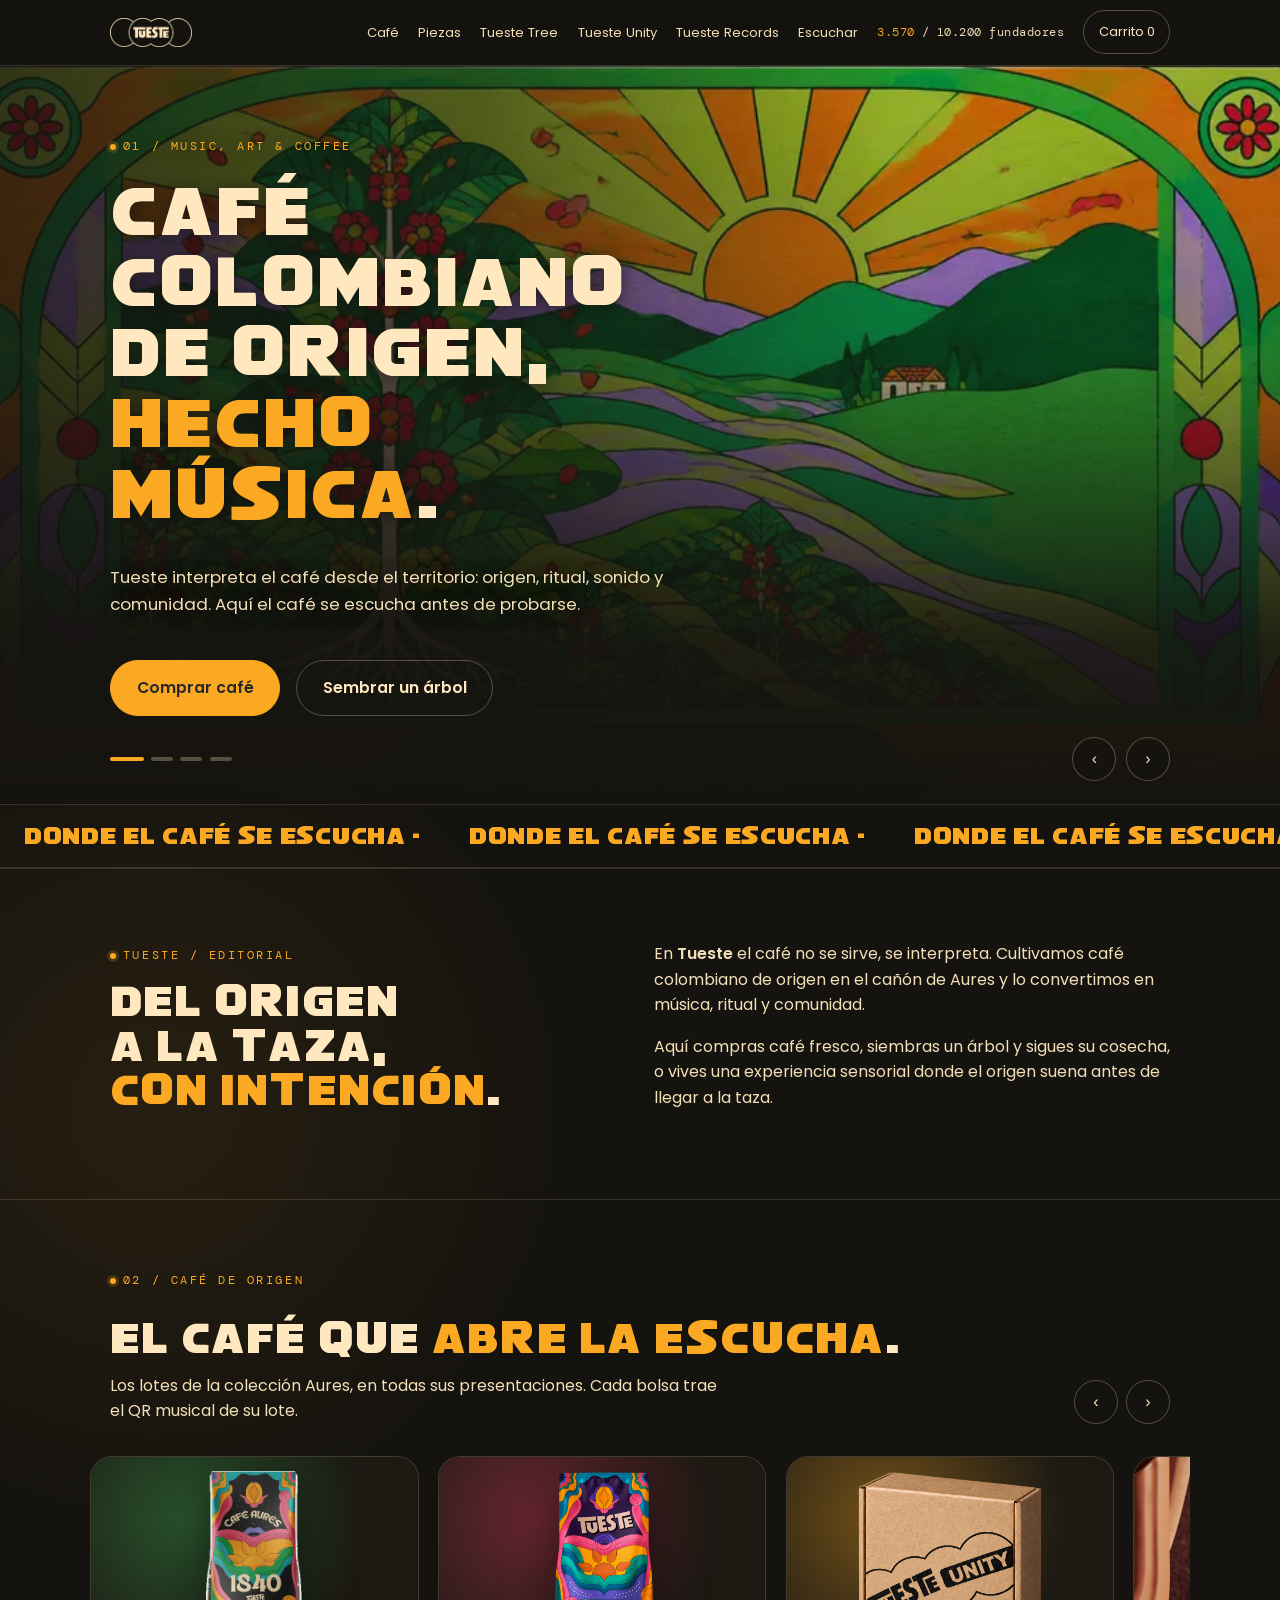
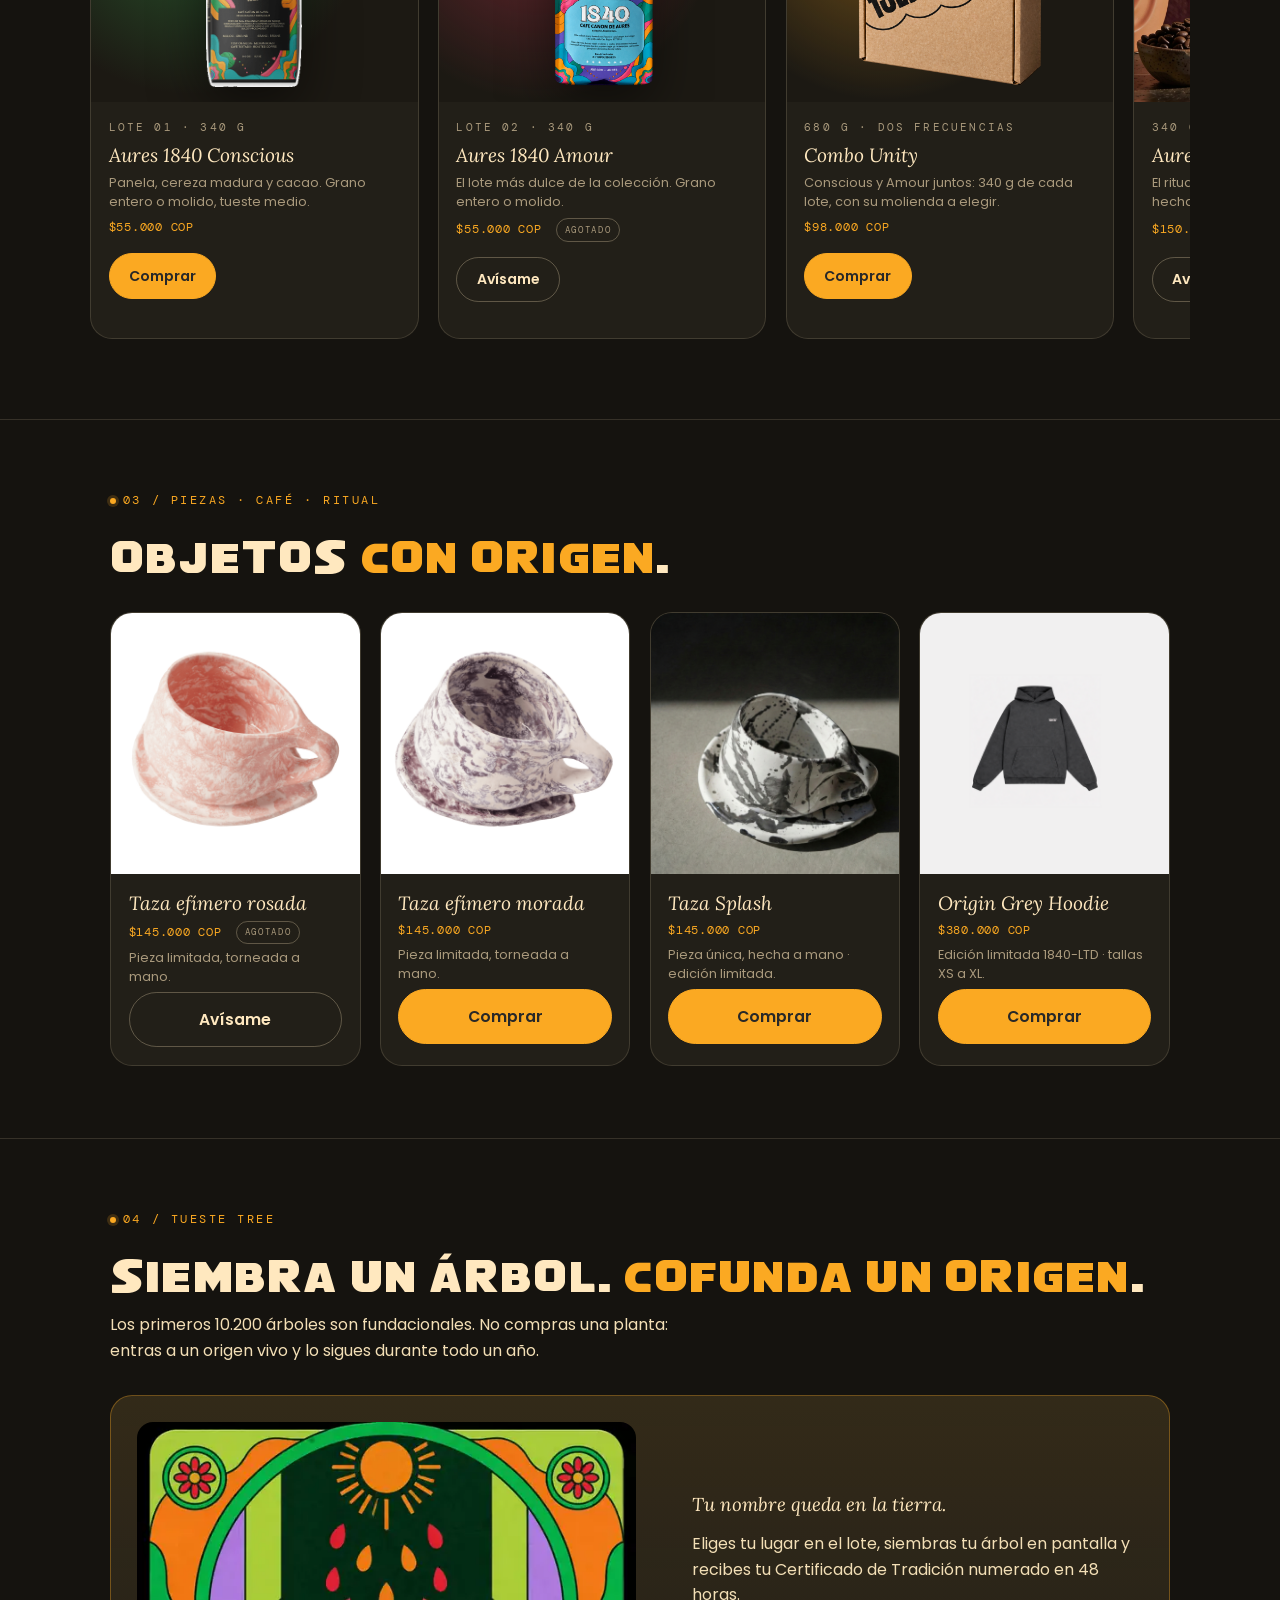
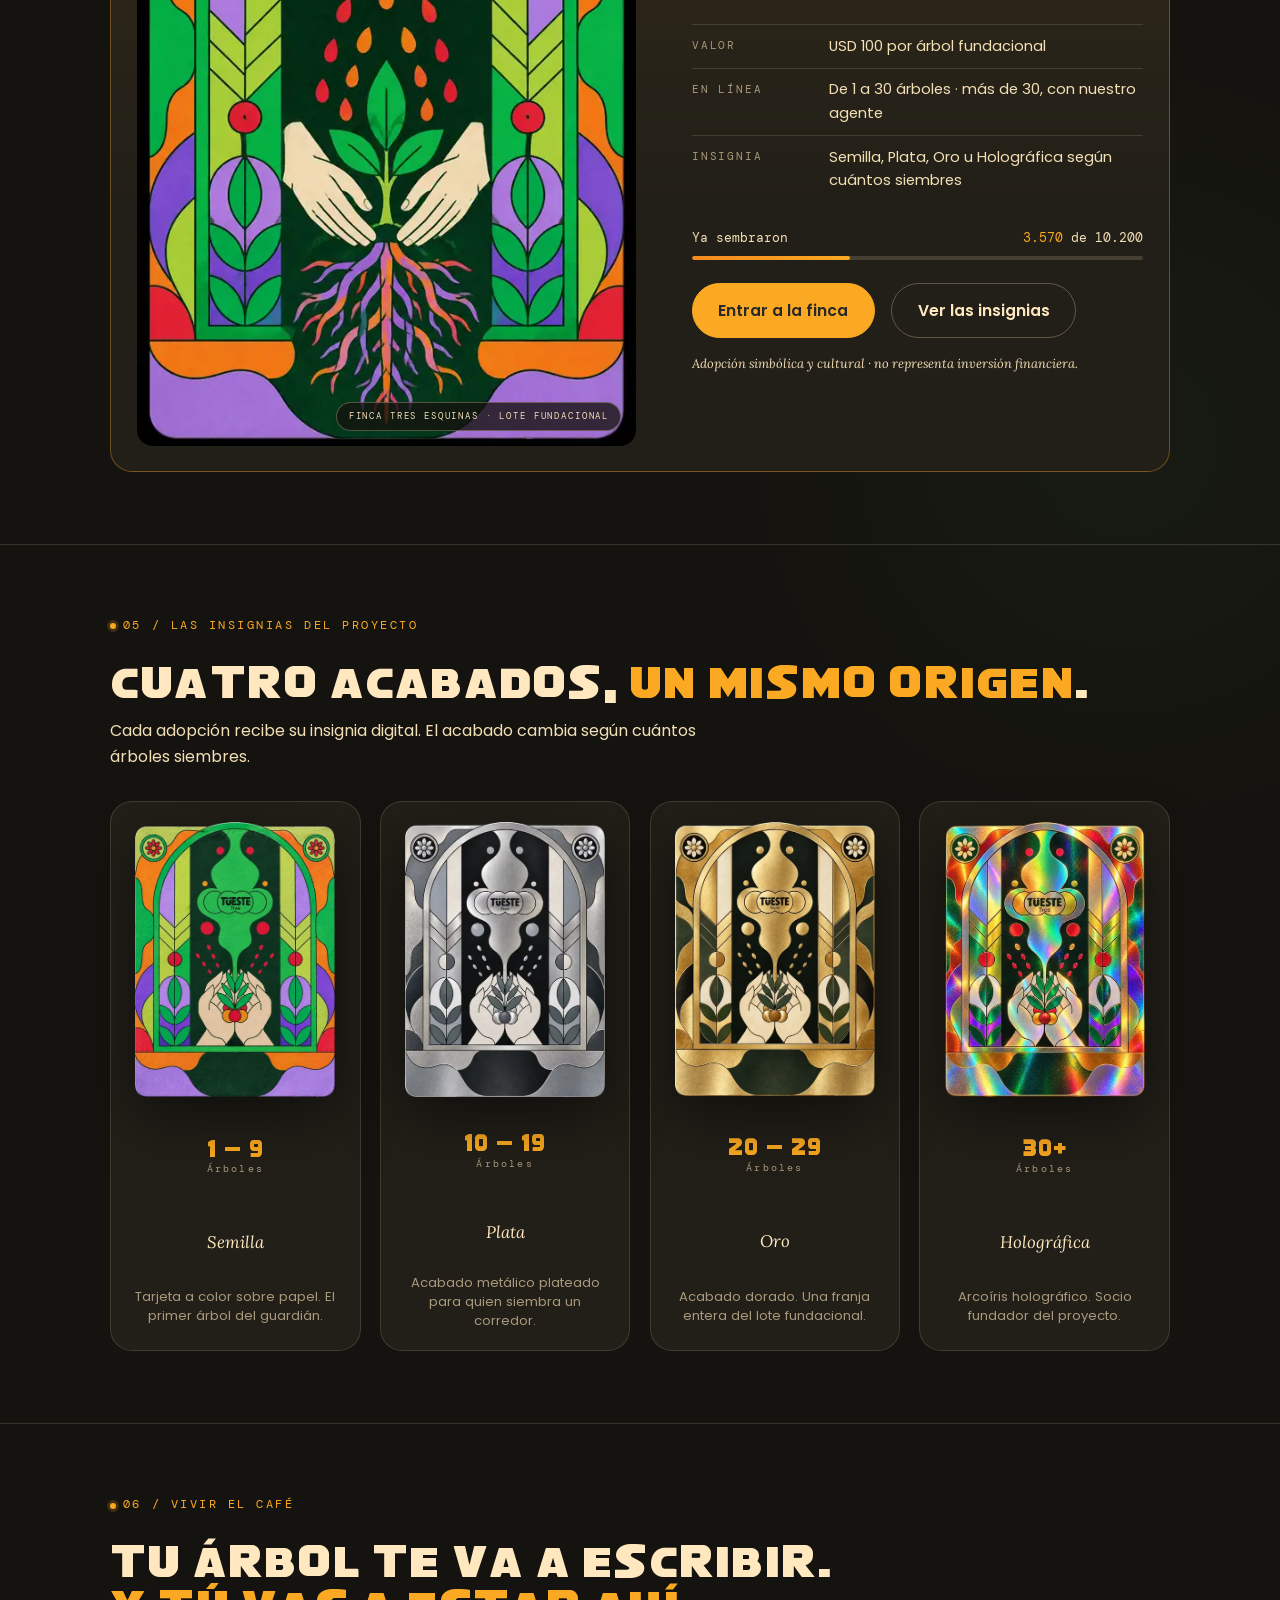
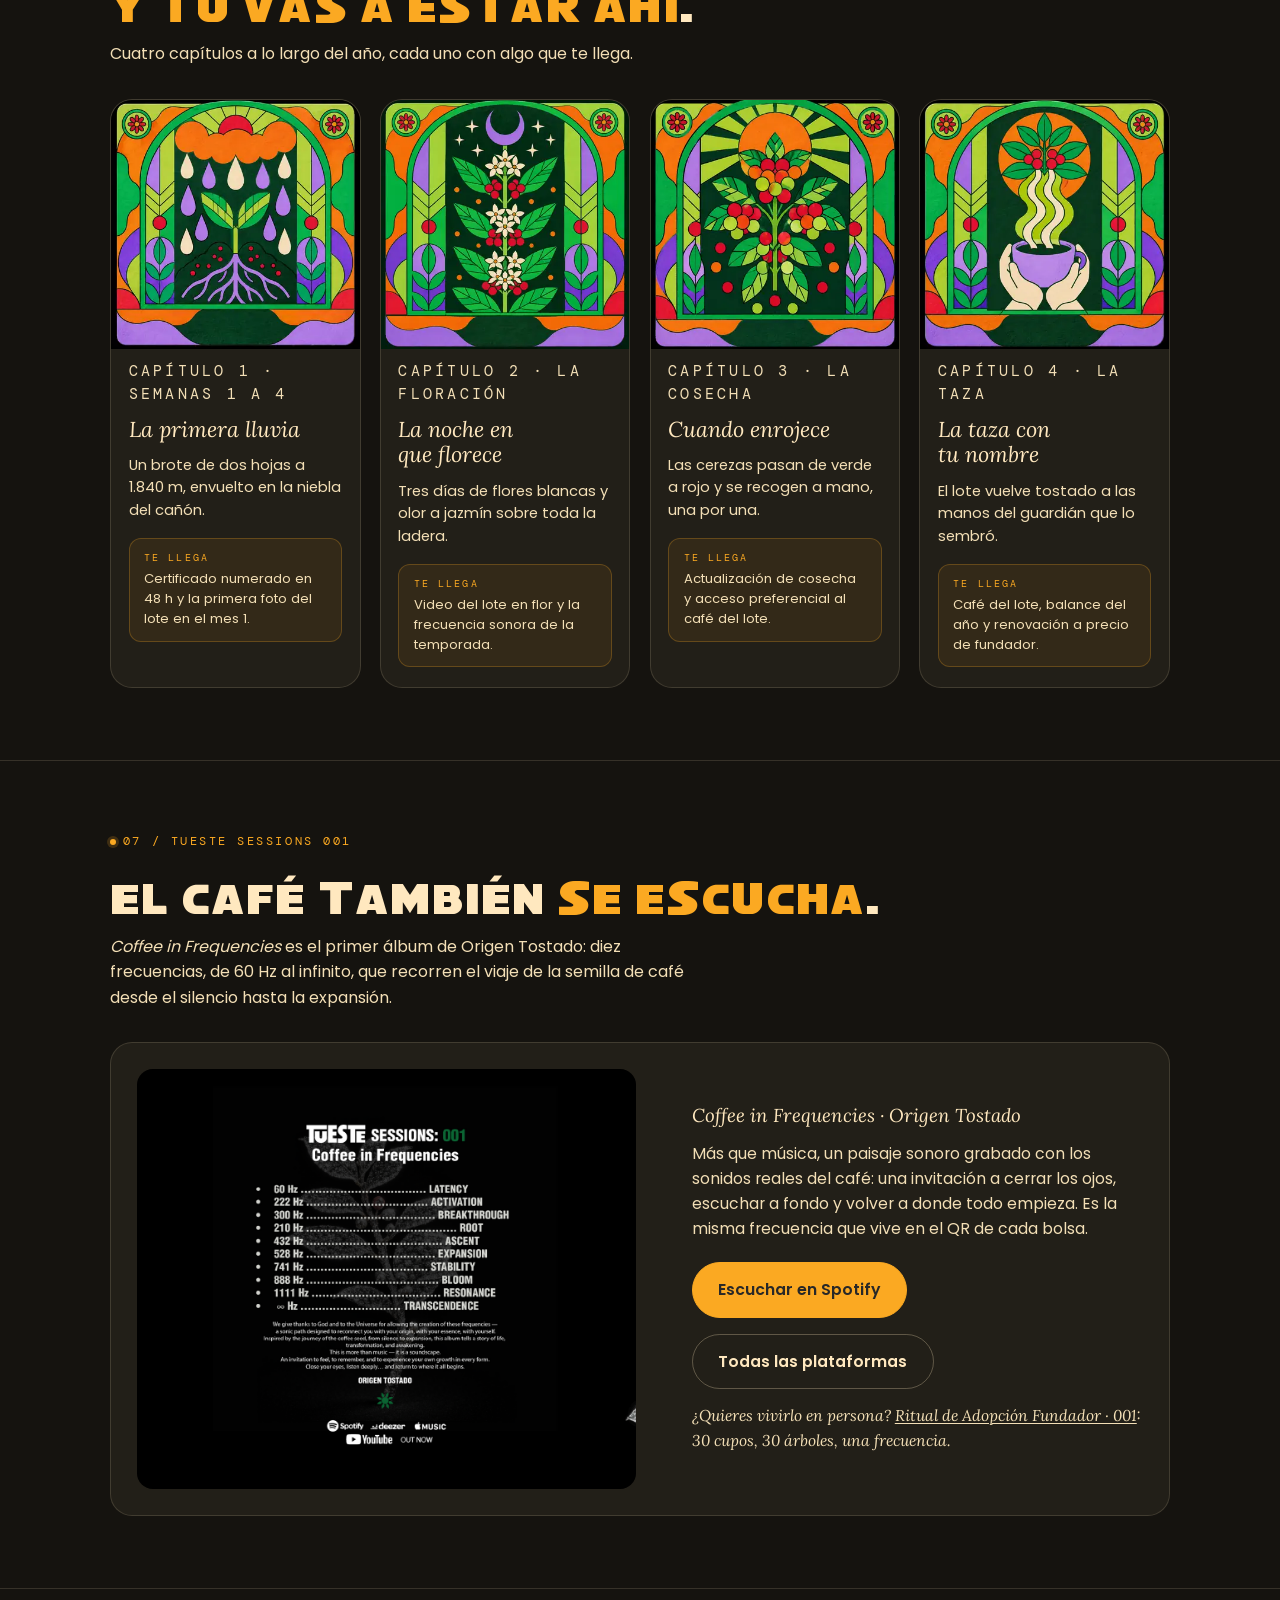
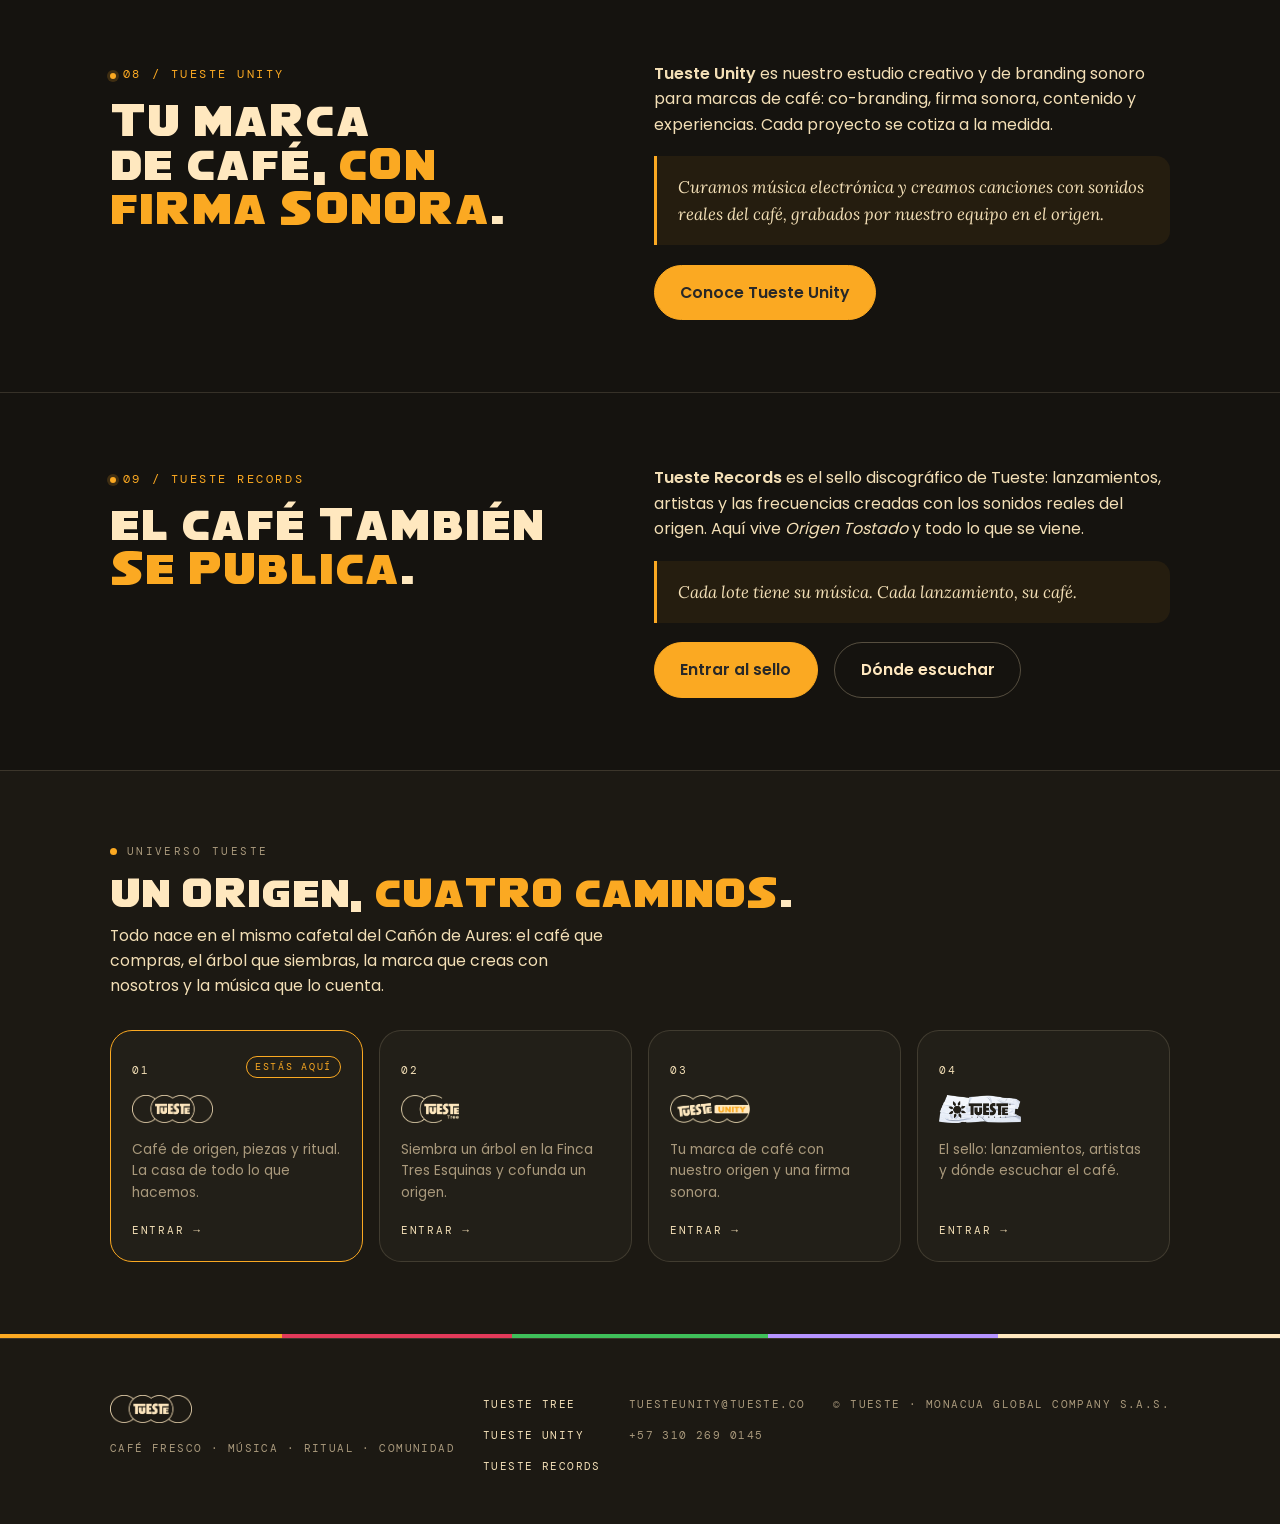
==== commit 381b01c6: "Ajusta cierre visual del Universo Tueste" ====
--- a/preview/tienda-editorial.html
+++ b/preview/tienda-editorial.html
@@ -107,7 +107,7 @@
           <div class="te-preview__wrap te-preview__hero-copy">
             <span class="te-preview__eyebrow">03 / Piezas limitadas</span>
             <div class="te-preview__actions">
-              <a class="te-preview__button" href="#cafe">Comprar el hoodie</a>
+              <a class="te-preview__button" href="https://tueste.co/products/origin-grey-hoodie-n%C2%BA-1840-ltd">Comprar el hoodie</a>
               <a class="te-preview__button te-preview__button--secondary" href="#piezas">Ver todas las piezas</a>
             </div>
           </div>
@@ -180,7 +180,7 @@
                 <h3>Aures 1840 Conscious</h3>
                 <p class="te-preview__card-note">Panela, cereza madura y cacao. Grano entero o molido, tueste medio.</p>
                 <p class="te-preview__card-price">$55.000 COP</p>
-                <a class="te-preview__button" href="#cafe">Comprar</a>
+                <a class="te-preview__button" href="https://tueste.co/products/cafe-aures-1840-conscious">Comprar</a>
               </div>
             </article>
 
@@ -193,7 +193,7 @@
                 <h3>Aures 1840 Amour</h3>
                 <p class="te-preview__card-note">El lote más dulce de la colección. Grano entero o molido.</p>
                 <p class="te-preview__card-price">$55.000 COP <b class="te-preview__chip">Agotado</b></p>
-                <a class="te-preview__button te-preview__button--secondary" href="#cafe">Avísame</a>
+                <a class="te-preview__button te-preview__button--secondary" href="https://tueste.co/products/cafe-aures-1840-amour">Avísame</a>
               </div>
             </article>
 
@@ -206,7 +206,7 @@
                 <h3>Combo Unity</h3>
                 <p class="te-preview__card-note">Conscious y Amour juntos: 340 g de cada lote, con su molienda a elegir.</p>
                 <p class="te-preview__card-price">$98.000 COP</p>
-                <a class="te-preview__button" href="#cafe">Comprar</a>
+                <a class="te-preview__button" href="https://tueste.co/products/combo-cafes-unity">Comprar</a>
               </div>
             </article>
 
@@ -219,7 +219,7 @@
                 <h3>Aures 1840 + Taza Efímero</h3>
                 <p class="te-preview__card-note">El ritual completo en casa: el lote y una taza hecha a mano por artesanos locales.</p>
                 <p class="te-preview__card-price">$150.000 COP <b class="te-preview__chip">Agotado</b></p>
-                <a class="te-preview__button te-preview__button--secondary" href="#cafe">Avísame</a>
+                <a class="te-preview__button te-preview__button--secondary" href="https://tueste.co/products/combo-cafe-aures-1840-taza-efimero">Avísame</a>
               </div>
             </article>
 
@@ -232,7 +232,7 @@
                 <h3>Aures 1840 + Experiencia Sonora</h3>
                 <p class="te-preview__card-note">El café que se bebe y se escucha: una frecuencia de Origen Tostado creada para el lote.</p>
                 <p class="te-preview__card-price">$75.000 COP <b class="te-preview__chip">Agotado</b></p>
-                <a class="te-preview__button te-preview__button--secondary" href="#cafe">Avísame</a>
+                <a class="te-preview__button te-preview__button--secondary" href="https://tueste.co/products/cafe-aures-1840-experiencia-sonora-digital">Avísame</a>
               </div>
             </article>
           </div>
@@ -247,10 +247,10 @@
             <h2>Objetos <em>con origen</em>.</h2>
           </div>
           <div class="te-preview__cards">
-            <article class="te-preview__card"><div class="te-preview__card-image"><img src="../assets/taza-rosada.png" alt="Taza efímero rosada" loading="lazy"></div><div class="te-preview__card-body"><h3>Taza efímero rosada</h3><p class="te-preview__card-price">$145.000 COP <b class="te-preview__chip">Agotado</b></p><p class="te-preview__card-note">Pieza limitada, torneada a mano.</p><a class="te-preview__button te-preview__button--secondary" href="#cafe">Avísame</a></div></article>
-            <article class="te-preview__card"><div class="te-preview__card-image"><img src="../assets/taza-morada.png" alt="Taza efímero morada" loading="lazy"></div><div class="te-preview__card-body"><h3>Taza efímero morada</h3><p class="te-preview__card-price">$145.000 COP</p><p class="te-preview__card-note">Pieza limitada, torneada a mano.</p><a class="te-preview__button" href="#cafe">Comprar</a></div></article>
-            <article class="te-preview__card"><div class="te-preview__card-image"><img src="../assets/taza-splash.png" alt="Taza Splash" loading="lazy"></div><div class="te-preview__card-body"><h3>Taza Splash</h3><p class="te-preview__card-price">$145.000 COP</p><p class="te-preview__card-note">Pieza única, hecha a mano · edición limitada.</p><a class="te-preview__button" href="#cafe">Comprar</a></div></article>
-            <article class="te-preview__card"><div class="te-preview__card-image"><img src="../assets/hoodie.png" alt="Origin Grey Hoodie" loading="lazy"></div><div class="te-preview__card-body"><h3>Origin Grey Hoodie</h3><p class="te-preview__card-price">$380.000 COP</p><p class="te-preview__card-note">Edición limitada 1840-LTD · tallas XS a XL.</p><a class="te-preview__button" href="#cafe">Comprar</a></div></article>
+            <article class="te-preview__card"><div class="te-preview__card-image"><img src="../assets/taza-rosada.png" alt="Taza efímero rosada" loading="lazy"></div><div class="te-preview__card-body"><h3>Taza efímero rosada</h3><p class="te-preview__card-price">$145.000 COP <b class="te-preview__chip">Agotado</b></p><p class="te-preview__card-note">Pieza limitada, torneada a mano.</p><a class="te-preview__button te-preview__button--secondary" href="https://tueste.co/products/taza-efimero-rosada">Avísame</a></div></article>
+            <article class="te-preview__card"><div class="te-preview__card-image"><img src="../assets/taza-morada.png" alt="Taza efímero morada" loading="lazy"></div><div class="te-preview__card-body"><h3>Taza efímero morada</h3><p class="te-preview__card-price">$145.000 COP</p><p class="te-preview__card-note">Pieza limitada, torneada a mano.</p><a class="te-preview__button" href="https://tueste.co/products/taza-efimero-morada">Comprar</a></div></article>
+            <article class="te-preview__card"><div class="te-preview__card-image"><img src="../assets/taza-splash.png" alt="Taza Splash" loading="lazy"></div><div class="te-preview__card-body"><h3>Taza Splash</h3><p class="te-preview__card-price">$145.000 COP</p><p class="te-preview__card-note">Pieza única, hecha a mano · edición limitada.</p><a class="te-preview__button" href="https://tueste.co/products/taza-artesanal-splash-edicion-limitada">Comprar</a></div></article>
+            <article class="te-preview__card"><div class="te-preview__card-image"><img src="../assets/hoodie.png" alt="Origin Grey Hoodie" loading="lazy"></div><div class="te-preview__card-body"><h3>Origin Grey Hoodie</h3><p class="te-preview__card-price">$380.000 COP</p><p class="te-preview__card-note">Edición limitada 1840-LTD · tallas XS a XL.</p><a class="te-preview__button" href="https://tueste.co/products/origin-grey-hoodie-n%C2%BA-1840-ltd">Comprar</a></div></article>
           </div>
         </div>
       </section>
@@ -385,7 +385,7 @@
                 <a class="te-preview__button" href="https://open.spotify.com/album/3QORX6JtWw22nwDNMy9jLp" target="_blank" rel="noopener">Escuchar en Spotify</a>
                 <a class="te-preview__button te-preview__button--secondary" data-tu="records" data-tu-hash="#plataformas" href="./tueste-records-landing-offline.html">Todas las plataformas</a>
               </div>
-              <p class="te-preview__disclaimer">¿Quieres vivirlo en persona? <a href="#cafe">Ritual de Adopción Fundador · 001</a>: 30 cupos, 30 árboles, una frecuencia.</p>
+              <p class="te-preview__disclaimer">¿Quieres vivirlo en persona? <a href="https://tueste.co/products/ritual-de-adopcion-fundador-001">Ritual de Adopción Fundador · 001</a>: 30 cupos, 30 árboles, una frecuencia.</p>
             </div>
           </div>
         </div>
@@ -394,9 +394,6 @@
       <!-- UNITY -->
       <section class="te-preview__section" id="unity">
         <div class="te-preview__wrap te-preview__unity te-preview__reveal">
-          <div class="te-preview__unity-art" aria-hidden="true">
-            <img src="../assets/tueste-unity-logo.png" alt="" loading="lazy" width="700" height="242">
-          </div>
           <div>
             <span class="te-preview__eyebrow">08 / Tueste Unity</span>
             <h2>Tu marca de café, <em>con firma sonora</em>.</h2>
@@ -413,9 +410,6 @@
       <!-- RECORDS -->
       <section class="te-preview__section" id="records">
         <div class="te-preview__wrap te-preview__unity te-preview__reveal">
-          <div class="te-preview__unity-art te-preview__records-art" aria-hidden="true">
-            <img src="../assets/banner_lanzamiento.png" alt="" loading="lazy" width="1800" height="1013">
-          </div>
           <div>
             <span class="te-preview__eyebrow">09 / Tueste Records</span>
             <h2>El café también <em>se publica</em>.</h2>
@@ -432,9 +426,9 @@
       </section>
     </main>
 
-    <section class="tu-universe" data-tu-here="tienda" data-theme="tueste" aria-label="Universo Tueste"><div class="tu-wrap"><p class="tu-kicker">Universo Tueste</p><h2>Un origen, <em>cuatro caminos</em>.</h2><p class="tu-intro">Todo nace en el mismo cafetal del Cañón de Aures: el café que compras, el árbol que siembras, la marca que creas con nosotros y la música que lo cuenta.</p><div class="tu-grid"><a class="tu-card" data-tu="tienda" href="#inicio" target="_top" aria-label="Tienda tueste.co"><div class="tu-n"><span>01</span><b>Estás aquí</b></div><div class="tu-logo"><img class="tu-logo-tienda" src="../assets/tueste-logo-glass.png" alt="Tueste"></div><p>Café de origen, piezas y ritual. La casa de todo lo que hacemos.</p><span>Entrar →</span></a><a class="tu-card" data-tu="tree" href="./tueste-tree-landing-offline.html" target="_top" aria-label="Tueste Tree"><div class="tu-n"><span>02</span><b>Estás aquí</b></div><div class="tu-logo"><img class="tu-logo-tree" src="../assets/tueste-logo-glass.png" alt="Tueste Tree"></div><p>Siembra un árbol en la Finca Tres Esquinas y cofunda un origen.</p><span>Entrar →</span></a><a class="tu-card" data-tu="unity" href="./tueste-unity-landing-offline.html" target="_top" aria-label="Tueste Unity"><div class="tu-n"><span>03</span><b>Estás aquí</b></div><div class="tu-logo"><img class="tu-logo-unity" src="../assets/tueste-logo-glass.png" alt="Tueste Unity"></div><p>Tu marca de café con nuestro origen y una firma sonora.</p><span>Entrar →</span></a><a class="tu-card" data-tu="records" href="./tueste-records-landing-offline.html" target="_top" aria-label="Tueste Records"><div class="tu-n"><span>04</span><b>Estás aquí</b></div><div class="tu-logo"><img class="tu-logo-records" src="../assets/tueste-logo-glass.png" alt="Tueste Records"></div><p>El sello: lanzamientos, artistas y dónde escuchar el café.</p><span>Entrar →</span></a></div></div></section>
-<footer class="te-preview__footer" id="footer">
-      <div class="te-preview__rainbow" aria-hidden="true"></div>
+    <section class="tu-universe" data-tu-here="tienda" data-theme="tueste" aria-label="Universo Tueste"><div class="tu-wrap"><p class="tu-kicker">Universo Tueste</p><h2>Un origen, <em>cuatro caminos</em>.</h2><p class="tu-intro">Todo nace en el mismo cafetal del Cañón de Aures: el café que compras, el árbol que siembras, la marca que creas con nosotros y la música que lo cuenta.</p><div class="tu-grid"><a class="tu-card" data-tu="tienda" href="#inicio" target="_top" aria-label="Tienda tueste.co"><div class="tu-n"><span>01</span><b>Estás aquí</b></div><div class="tu-logo"><img class="tu-logo-tienda" src="../assets/tueste-logo-glass.png" alt="Tueste"></div><p>Café de origen, piezas y ritual. La casa de todo lo que hacemos.</p><span>Entrar →</span></a><a class="tu-card" data-tu="tree" href="./tueste-tree-landing-offline.html" target="_top" aria-label="Tueste Tree"><div class="tu-n"><span>02</span><b>Estás aquí</b></div><div class="tu-logo"><img class="tu-logo-tree" src="../assets/tueste-universo-tree.png" alt="Tueste Tree"></div><p>Siembra un árbol en la Finca Tres Esquinas y cofunda un origen.</p><span>Entrar →</span></a><a class="tu-card" data-tu="unity" href="./tueste-unity-landing-offline.html" target="_top" aria-label="Tueste Unity"><div class="tu-n"><span>03</span><b>Estás aquí</b></div><div class="tu-logo"><img class="tu-logo-unity" src="../assets/tueste-universo-unity.webp" alt="Tueste Unity"></div><p>Tu marca de café con nuestro origen y una firma sonora.</p><span>Entrar →</span></a><a class="tu-card" data-tu="records" href="./tueste-records-landing-offline.html" target="_top" aria-label="Tueste Records"><div class="tu-n"><span>04</span><b>Estás aquí</b></div><div class="tu-logo"><img class="tu-logo-records" src="../assets/tueste-universo-records.webp" alt="Tueste Records"></div><p>El sello: lanzamientos, artistas y dónde escuchar el café.</p><span>Entrar →</span></a></div></div></section>
+    <div class="te-preview__rainbow" aria-hidden="true"></div>
+    <footer class="te-preview__footer" id="footer">
       <div class="te-preview__wrap te-preview__footer-inner">
         <div><a class="te-preview__brand" href="#inicio" aria-label="Tueste, inicio"><img class="te-preview__brand-logo" src="../assets/tueste-logo-glass.png" alt="Tueste" width="700" height="242"></a><p>Café fresco · música · ritual · comunidad</p></div>
         <div><p><a data-tu="tree" href="./tueste-tree-landing-offline.html">Tueste Tree</a></p><p><a data-tu="unity" href="./tueste-unity-landing-offline.html">Tueste Unity</a></p><p><a data-tu="records" href="./tueste-records-landing-offline.html">Tueste Records</a></p></div>
--- a/assets/tienda-editorial.css
+++ b/assets/tienda-editorial.css
@@ -51,238 +51,13 @@
 
 /* ==========================================================================
    1 · Plantilla Shopify (page.tienda-editorial)
+   La página "tienda editorial" es un clon de Home: comparte la sección
+   Universo Tueste · portada y, por lo tanto, el mismo contrato de marca para
+   el header/footer/botones definido en "3 · Homepage nativa + tienda
+   editorial" más abajo (selector body.template-tueste-home,
+   body.template-tienda-editorial).
+   Lo único realmente propio de esta plantilla es el logo especial del header.
    ========================================================================== */
-
-body.template-tienda-editorial {
-  background: var(--te-bg);
-  color: var(--te-cream);
-  font-family: var(--te-body);
-  --color-base-text: 255 232 191;
-  --color-base-background: 21 19 15;
-  --color-base-button: 251 169 34;
-  --color-base-button-text: 40 40 40;
-  --color-background: var(--te-bg);
-  --color-foreground: var(--te-cream);
-  --font-heading-family: var(--te-display);
-  --font-body-family: var(--te-body);
-  --font-navigation-family: var(--te-body);
-  --font-button-family: var(--te-body);
-  overflow-x: hidden;
-}
-
-body.template-tienda-editorial .page-container,
-body.template-tienda-editorial .main-content {
-  background:
-    radial-gradient(circle at 12% 14%, rgba(251, 169, 34, 0.08), transparent 26rem),
-    radial-gradient(circle at 88% 46%, rgba(63, 191, 90, 0.05), transparent 24rem),
-    radial-gradient(circle at 50% 96%, rgba(182, 148, 255, 0.04), transparent 22rem),
-    var(--te-bg);
-}
-
-/* Barra superior: el único elemento con desenfoque, igual que en la landing. */
-body.template-tienda-editorial :is(.announcement-bar, .header) {
-  background: rgba(21, 19, 15, 0.72) !important;
-  color: var(--te-cream) !important;
-  border-color: var(--te-line) !important;
-  -webkit-backdrop-filter: blur(14px);
-  backdrop-filter: blur(14px);
-  box-shadow: none;
-}
-
-body.template-tienda-editorial .announcement-bar {
-  font-family: var(--te-mono);
-  letter-spacing: 0.22em;
-  text-transform: uppercase;
-  font-size: 0.62rem;
-  line-height: 1.4;
-}
-
-body.template-tienda-editorial .header :is(a, button, summary),
-body.template-tienda-editorial .header .menu__item {
-  color: var(--te-cream) !important;
-  font-family: var(--te-body);
-}
-
-/* Titulares: Tueste Typeface en mayúsculas. */
-body.template-tienda-editorial :is(h1, h2, .heading, .title) {
-  color: var(--te-cream);
-  font-family: var(--te-display);
-  font-style: normal;
-  font-weight: 700;
-  text-transform: uppercase;
-  letter-spacing: 0.03em;
-  line-height: 1.06;
-  text-wrap: balance;
-  text-shadow: none;
-}
-
-body.template-tienda-editorial :is(h1, h2) :is(em, strong, b) {
-  color: var(--te-amber);
-  font-style: normal;
-  font-weight: 700;
-}
-
-/* Subtítulos y nombres de pieza: voz emocional en Lora itálica. */
-body.template-tienda-editorial :is(h3, h4) {
-  color: var(--te-cream);
-  font-family: var(--te-serif);
-  font-style: italic;
-  font-weight: 500;
-  letter-spacing: 0;
-  line-height: 1.2;
-  text-transform: none;
-}
-
-body.template-tienda-editorial :is(.section, .page-width) {
-  --color-background: var(--te-bg);
-  --color-foreground: var(--te-cream);
-}
-
-body.template-tienda-editorial .section--rounded,
-body.template-tienda-editorial .rounded,
-body.template-tienda-editorial .card,
-body.template-tienda-editorial .product-card,
-body.template-tienda-editorial .product__media,
-body.template-tienda-editorial .banner,
-body.template-tienda-editorial .tueste-editorial-tree__shell {
-  border-radius: var(--te-radius);
-}
-
-body.template-tienda-editorial .banner,
-body.template-tienda-editorial .slideshow,
-body.template-tienda-editorial .featured-product,
-body.template-tienda-editorial .featured-collections,
-body.template-tienda-editorial .image-with-text,
-body.template-tienda-editorial .rich-text,
-body.template-tienda-editorial .scrolling-text,
-body.template-tienda-editorial .tueste-editorial-tree,
-body.template-tienda-editorial .footer {
-  color: var(--te-cream);
-}
-
-body.template-tienda-editorial .banner__overlay {
-  background:
-    linear-gradient(90deg, rgba(21, 19, 15, 0.78) 0%, rgba(21, 19, 15, 0.55) 38%, rgba(21, 19, 15, 0.05) 70%),
-    linear-gradient(180deg, rgba(21, 19, 15, 0.1) 0%, rgba(21, 19, 15, 0.3) 40%, rgba(21, 19, 15, 0.92) 78%, var(--te-bg) 100%);
-}
-
-body.template-tienda-editorial .slideshow-content,
-body.template-tienda-editorial .banner__box {
-  text-shadow: 0 2px 18px rgba(21, 19, 15, 0.7);
-}
-
-/* Sistema de botones del Anexo CTA. */
-body.template-tienda-editorial :is(.button, .btn, button.button) {
-  border-radius: 999px;
-  font-family: var(--te-body);
-  font-weight: 600;
-  letter-spacing: 0.02em;
-  transition: transform 0.15s ease, background-color 0.2s ease, border-color 0.2s ease;
-}
-
-body.template-tienda-editorial .button--primary {
-  background: var(--te-amber);
-  border-color: var(--te-amber);
-  color: var(--te-ink);
-}
-
-body.template-tienda-editorial .button--primary:hover {
-  background: var(--te-cream);
-  border-color: var(--te-cream);
-}
-
-body.template-tienda-editorial .button--secondary {
-  background: transparent;
-  color: var(--te-cream);
-  border-color: var(--te-line-2);
-}
-
-body.template-tienda-editorial .button--secondary:hover {
-  border-color: var(--te-amber);
-}
-
-body.template-tienda-editorial :is(.rich-text, .image-with-text, .featured-product, .featured-collections, .tueste-editorial-tree) {
-  background: transparent;
-}
-
-body.template-tienda-editorial :is(.featured-product, .featured-collections, .image-with-text) {
-  border-block: 1px solid var(--te-line);
-}
-
-/* Tarjetas: superficie plana, sin vidrio. */
-body.template-tienda-editorial :is(.product-card, .card, .featured-product__media, .product__media) {
-  background: var(--te-surface);
-  border: 1px solid var(--te-line);
-  box-shadow: none;
-  -webkit-backdrop-filter: none;
-  backdrop-filter: none;
-}
-
-body.template-tienda-editorial :is(.product-card, .card) {
-  transition: border-color 180ms ease, transform 180ms ease, box-shadow 180ms ease;
-}
-
-body.template-tienda-editorial :is(.product-card, .card):hover {
-  border-color: var(--te-amber);
-  box-shadow: var(--te-shadow);
-  transform: translateY(-3px);
-}
-
-body.template-tienda-editorial :is(.product-card__title, .product-card .title, .product__title) {
-  color: var(--te-cream);
-  font-family: var(--te-serif);
-  font-style: italic;
-  font-weight: 500;
-  text-transform: none;
-  letter-spacing: 0;
-}
-
-body.template-tienda-editorial :is(.product-card__price, .price, .product__price) {
-  color: var(--te-amber);
-  font-family: var(--te-mono);
-  font-size: 0.78rem;
-  letter-spacing: 0.06em;
-}
-
-body.template-tienda-editorial :is(.rte, .rich-text__text, .product-card__vendor, .text-opacity) {
-  color: var(--te-cream-2);
-}
-
-body.template-tienda-editorial .scrolling-text {
-  color: var(--te-amber);
-  font-family: var(--te-display);
-  text-transform: uppercase;
-  letter-spacing: 0.03em;
-}
-
-body.template-tienda-editorial .footer,
-body.template-tienda-editorial .footer-copyright {
-  background: var(--te-bg-2) !important;
-  color: var(--te-cream) !important;
-  border-color: var(--te-line) !important;
-}
-
-body.template-tienda-editorial .footer :is(a, button, input),
-body.template-tienda-editorial .footer-copyright :is(a, button) {
-  color: var(--te-cream) !important;
-}
-
-body.template-tienda-editorial :is(input, select, textarea) {
-  background: var(--te-surface);
-  color: var(--te-cream);
-  border-color: var(--te-line-2);
-  border-radius: 999px;
-}
-
-body.template-tienda-editorial :is(input, select, textarea):focus {
-  border-color: var(--te-amber);
-  box-shadow: 0 0 0 3px rgba(251, 169, 34, 0.2);
-}
-
-body.template-tienda-editorial :is(a, button):focus-visible {
-  outline: 2.5px solid var(--te-amber);
-  outline-offset: 3px;
-}
 
 body.template-tienda-editorial .header__logo-link--tueste-editorial {
   min-height: 44px;
@@ -293,16 +68,6 @@
   display: block;
   width: clamp(150px, 13vw, 175px);
   height: auto;
-}
-
-@media screen and (max-width: 767px) {
-  body.template-tienda-editorial .section--padding {
-    padding-block: clamp(2.5rem, 10vw, 4.5rem);
-  }
-
-  body.template-tienda-editorial .tueste-editorial-tree__shell {
-    padding: 1.25rem;
-  }
 }
 
 /* ==========================================================================
@@ -413,8 +178,8 @@
 /* --- Barra --- */
 .te-preview__header {
   position: sticky;
-  top: 0;
-  z-index: 40;
+  top: var(--sticky-header-height, 0px);
+  z-index: 30;
   background: rgba(21, 19, 15, 0.72);
   border-bottom: 1px solid var(--te-line);
   -webkit-backdrop-filter: blur(14px);
@@ -571,8 +336,9 @@
   visibility: visible;
 }
 
-.te-preview__hero-bg {
+.te-preview .te-preview__hero-bg {
   position: absolute;
+  display: block;
   inset: 0;
   z-index: -2;
   background-position: center 40%;
@@ -1160,6 +926,18 @@
   color: var(--te-muted);
 }
 
+.te-preview__disclaimer a {
+  color: inherit;
+  text-decoration: underline;
+  text-decoration-thickness: 1px;
+  text-underline-offset: 0.14em;
+}
+
+.te-preview__disclaimer a:hover,
+.te-preview__disclaimer a:focus-visible {
+  color: var(--te-cream-2);
+}
+
 /* --- Insignias --- */
 .te-preview__badges {
   display: grid;
@@ -1312,39 +1090,12 @@
   margin: 0;
 }
 
-/* --- Unity --- */
+/* --- Unity / Records --- */
 .te-preview__unity {
   display: grid;
   grid-template-columns: 0.95fr 1.05fr;
   gap: clamp(2rem, 6vw, 5rem);
   align-items: start;
-}
-
-.te-preview__unity-art {
-  grid-column: 1 / -1;
-  min-height: clamp(120px, 18vw, 230px);
-  display: grid;
-  place-items: center;
-  overflow: hidden;
-  border: 1px solid rgba(255,232,191,.22);
-  border-radius: 22px;
-  background: rgba(255,232,191,.06);
-}
-
-.te-preview__unity-art img {
-  display: block;
-  width: min(100%, 560px);
-  height: min(100%, 210px);
-  object-fit: contain;
-  opacity: .9;
-}
-
-.te-preview__records-art img {
-  width: 100%;
-  height: 100%;
-  max-height: 280px;
-  object-fit: cover;
-  opacity: .78;
 }
 
 .te-preview__unity p {
@@ -1373,13 +1124,30 @@
 }
 
 .te-preview__footer p {
-  margin: 0.4rem 0 0;
+  margin: .6rem 0 0;
   font-family: var(--te-mono);
-  font-size: 0.68rem;
-  letter-spacing: 0.14em;
+  font-size: .68rem;
+  letter-spacing: .13em;
   text-transform: uppercase;
   color: var(--te-muted);
   line-height: 1.6;
+}
+
+.te-preview__footer p + p {
+  margin-top: .85rem;
+}
+
+.te-preview__footer a {
+  color: var(--te-cream-2);
+  text-decoration: none;
+  text-underline-offset: .2em;
+  transition: color 180ms ease, text-decoration-color 180ms ease;
+}
+
+.te-preview__footer a:hover,
+.te-preview__footer a:focus-visible {
+  color: var(--te-amber-soft);
+  text-decoration: underline;
 }
 
 /* --- Carrito --- */
@@ -1559,12 +1327,16 @@
     gap: 0.2rem;
   }
 
-  .te-preview__footer-inner {
-    display: grid;
+    .te-preview__footer-inner {
+      display: grid;
+      grid-template-columns: 1fr;
+      gap: 2.2rem;
+      padding-block: 3.5rem;
   }
 }
 
 @media (prefers-reduced-motion: reduce) {
+  body.template-tueste-home *,
   body.template-tienda-editorial *,
   .te-preview * {
     scroll-behavior: auto !important;
@@ -1583,8 +1355,15 @@
   }
 }
 
-/* The native homepage uses the same visual contract as the local editorial preview. */
-body.template-tueste-home {
+/* ==========================================================================
+   3 · Homepage nativa + tienda editorial (chrome del theme)
+   Ambas plantillas renderizan la misma sección (Universo Tueste · portada),
+   así que comparten el mismo contrato visual para el header/footer/botones
+   del theme. Ver también "1 · Plantilla Shopify" más arriba.
+   ========================================================================== */
+
+body.template-tueste-home,
+body.template-tienda-editorial {
   background: var(--te-bg);
   color: var(--te-cream);
   font-family: var(--te-body);
@@ -1592,14 +1371,17 @@
 }
 
 body.template-tueste-home .page-container,
-body.template-tueste-home .main-content {
+body.template-tueste-home .main-content,
+body.template-tienda-editorial .page-container,
+body.template-tienda-editorial .main-content {
   background:
     radial-gradient(circle at 12% 14%, rgba(251, 169, 34, 0.08), transparent 26rem),
     radial-gradient(circle at 88% 46%, rgba(63, 191, 90, 0.05), transparent 24rem),
     var(--te-bg);
 }
 
-body.template-tueste-home :is(.announcement-bar, .header) {
+body.template-tueste-home :is(.announcement-bar, .header),
+body.template-tienda-editorial :is(.announcement-bar, .header) {
   background: rgba(21, 19, 15, 0.82) !important;
   color: var(--te-cream) !important;
   border-color: var(--te-line) !important;
@@ -1609,18 +1391,29 @@
 }
 
 body.template-tueste-home .header :is(a, button, summary),
-body.template-tueste-home .header .menu__item {
+body.template-tueste-home .header .menu__item,
+body.template-tienda-editorial .header :is(a, button, summary),
+body.template-tienda-editorial .header .menu__item {
   color: var(--te-cream) !important;
   font-family: var(--te-body);
 }
 
-body.template-tueste-home :is(.button, .btn, button.button) {
+body.template-tueste-home :is(.button, .btn, button.button),
+body.template-tienda-editorial :is(.button, .btn, button.button) {
   border-radius: 999px;
   font-family: var(--te-body);
 }
 
+/* Foco de teclado visible sobre el fondo oscuro (antes solo cubría tienda-editorial). */
+body.template-tueste-home :is(a, button):focus-visible,
+body.template-tienda-editorial :is(a, button):focus-visible {
+  outline: 2.5px solid var(--te-amber);
+  outline-offset: 3px;
+}
+
 @media (prefers-reduced-transparency: reduce) {
-  body.template-tueste-home :is(.announcement-bar, .header) {
+  body.template-tueste-home :is(.announcement-bar, .header),
+  body.template-tienda-editorial :is(.announcement-bar, .header) {
     background: var(--te-surface) !important;
     -webkit-backdrop-filter: none;
     backdrop-filter: none;
